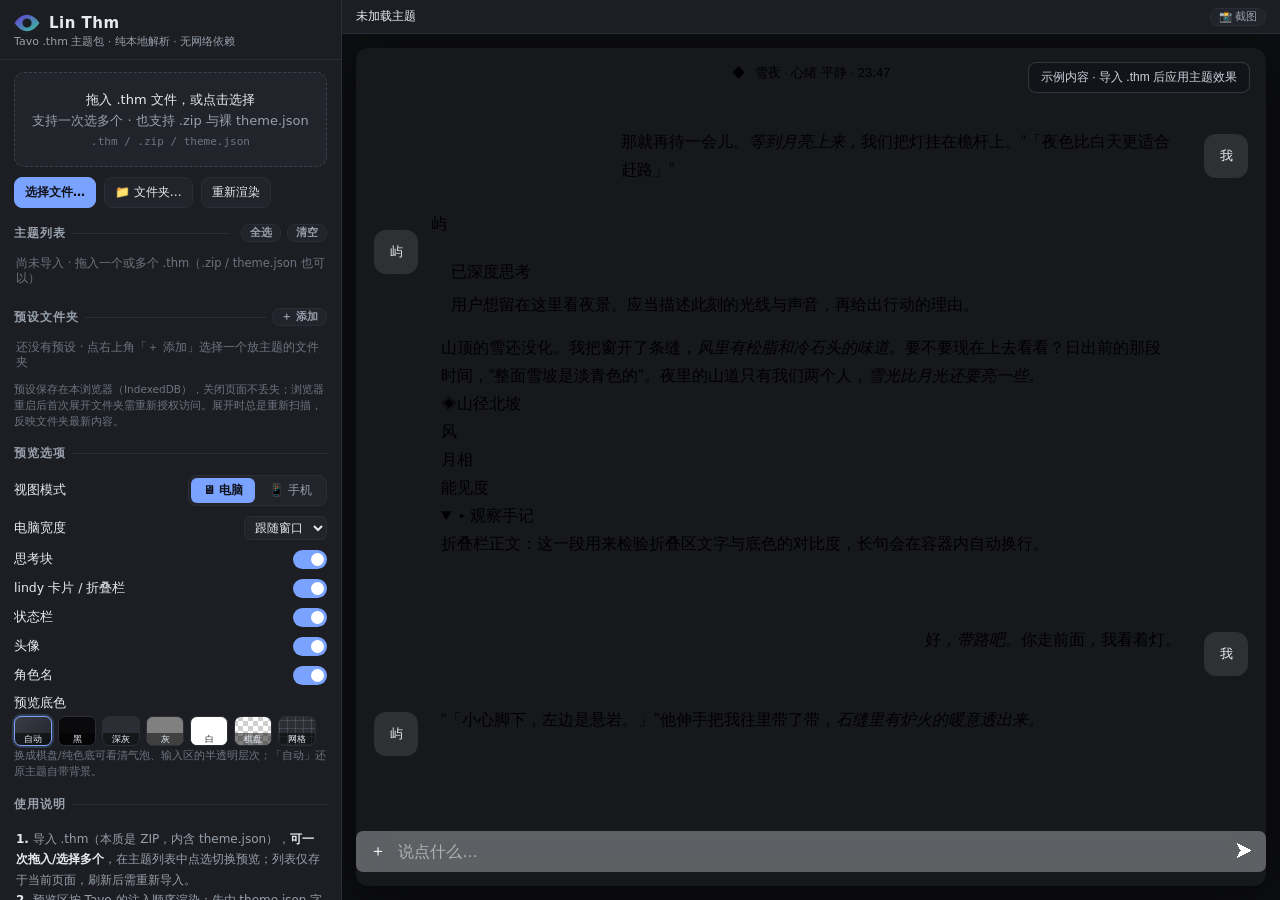
==== modules/lin-thm/Lin Thm.html @ 6629f609 "v1.1.0: initial public release" ====
<!DOCTYPE html>
<html lang="zh-CN">
<head>
<meta charset="UTF-8">
<meta name="viewport" content="width=device-width,initial-scale=1">
<title>Lin Thm · Tavo 主题预览器</title>
<style>
:root{--bg:#141518;--panel:#1c1e23;--panel2:#22242b;--line:#2b2e37;--tx:#e8eaf0;--dim:#98a0ac;--acc:#7aa2ff;--ok:#5ad19a;--bad:#ff7a7a;--mono:Consolas,'JetBrains Mono',monospace}
*{box-sizing:border-box;margin:0;padding:0}
html,body{height:100%}
body{font-family:'Segoe UI','Microsoft YaHei',system-ui,sans-serif;background:var(--bg);color:var(--tx);display:flex;overflow:hidden;font-size:13px}
button{font:inherit;color:inherit}

/* ---------- 侧栏 ---------- */
#side{width:342px;flex:0 0 342px;background:var(--panel);border-right:1px solid var(--line);display:flex;flex-direction:column;min-width:0}
#side-head{padding:14px 14px 10px;border-bottom:1px solid var(--line)}
#side-head h1{font-size:15px;font-weight:600;letter-spacing:.5px}
#side-head .sub{color:var(--dim);font-size:11px;margin-top:2px}
#side-body{flex:1;overflow-y:auto;padding:12px 14px 18px}
#side-body::-webkit-scrollbar{width:8px}
#side-body::-webkit-scrollbar-thumb{background:#33363f;border-radius:4px}

#drop{border:1.5px dashed #3d414d;border-radius:10px;padding:18px 10px;text-align:center;color:var(--dim);cursor:pointer;transition:.15s;background:var(--panel2)}
#drop:hover{border-color:var(--acc);color:var(--tx)}
#drop.drag{border-color:var(--acc);background:#232a3d;color:var(--acc)}
#drop .big{font-size:13px;color:var(--tx);margin-bottom:3px}
#drop .fmt{font-size:11px;margin-top:5px;color:#6d7480;font-family:var(--mono)}
#btn-row{display:flex;gap:8px;margin-top:10px}
.btn{background:var(--panel2);border:1px solid var(--line);border-radius:8px;padding:6px 10px;cursor:pointer;font-size:12px}
.btn:hover{border-color:var(--acc);color:var(--acc)}
.btn.primary{background:var(--acc);border-color:var(--acc);color:#10131a;font-weight:600}
.btn.primary:hover{filter:brightness(1.1);color:#10131a}

#lib-list{display:flex;flex-direction:column;gap:4px}
.lib-item{display:flex;align-items:center;gap:9px;padding:7px 9px;border-radius:9px;border:1px solid var(--line);background:var(--panel2);cursor:pointer}
.lib-item:hover{border-color:#3d465c}
.lib-item.active{border-color:var(--acc);background:#232a3d}
.lib-strip{display:flex;gap:2px;flex:0 0 auto}
.lib-strip i{width:10px;height:22px;border-radius:3px;border:1px solid rgba(255,255,255,.14);display:block}
.lib-main{flex:1;min-width:0;display:flex;flex-direction:column;gap:1px}
.lib-name{font-size:12.5px;color:var(--tx);overflow:hidden;text-overflow:ellipsis;white-space:nowrap}
.lib-file{font-size:10px;color:var(--dim);font-family:var(--mono);overflow:hidden;text-overflow:ellipsis;white-space:nowrap}
.lib-del{flex:0 0 auto;width:18px;height:18px;border:none;border-radius:5px;background:transparent;color:#6d7480;cursor:pointer;font-size:14px;line-height:16px;padding:0}
.lib-del:hover{background:#3a2226;color:#ff9b9b}
.cap-check{accent-color:var(--acc);width:14px;height:14px;flex:0 0 auto;cursor:pointer;margin:0}
.lib-empty{color:#6d7480;font-size:11.5px;padding:6px 2px}
#lib-count{font-weight:400;color:#6d7480}
.btn.mini{padding:1px 8px;font-size:10.5px}
#btn-export{transition:opacity .15s}
#btn-export:disabled{opacity:.45;cursor:not-allowed}
.folder-node{margin-top:6px;border:1px solid var(--line);border-radius:9px;background:var(--panel2);overflow:hidden}
.folder-node .folder-node{margin-top:4px}
.folder-head{display:flex;align-items:center;gap:8px;padding:7px 9px;cursor:pointer;font-size:12.5px;user-select:none}
.folder-head:hover{background:#232838}
.folder-head .fv{width:10px;flex:0 0 auto;transition:transform .15s;color:var(--dim);font-size:9px}
.folder-node.open > .folder-head .fv{transform:rotate(90deg)}
.folder-name{flex:1;min-width:0;overflow:hidden;text-overflow:ellipsis;white-space:nowrap;color:var(--tx)}
.folder-cnt{color:#6d7480;font-size:10.5px;font-family:var(--mono);flex:0 0 auto}
.folder-body{display:none;border-top:1px solid var(--line);padding:4px 6px 6px}
.folder-node.open > .folder-body{display:block}
.ftheme{display:flex;align-items:center;gap:8px;padding:5px 8px;border-radius:6px;cursor:pointer;font-size:11.5px}
.ftheme:hover{background:#28304a}
.ftheme.active{background:#232a3d}
.ftheme.active .fn{color:var(--acc)}
.ftheme .dot{width:8px;height:8px;border-radius:2px;flex:0 0 auto;background:linear-gradient(135deg,#6535D4,#37C89A)}
.ftheme .fn{flex:1;min-width:0;overflow:hidden;text-overflow:ellipsis;white-space:nowrap;font-family:var(--mono);font-size:10.5px;color:#b7bec9}
.folder-msg{padding:6px 8px;color:#6d7480;font-size:11px}

.sec{margin-top:16px}
.sec>h2{font-size:12px;font-weight:600;color:var(--dim);letter-spacing:1px;margin-bottom:8px;display:flex;align-items:center;gap:6px}
.sec>h2::after{content:'';flex:1;height:1px;background:var(--line)}
#err,#warn{display:none;border-radius:8px;font-size:12px;margin-top:12px;overflow:hidden}
#err{background:#3a2226;border:1px solid #6b3a42;color:#ffb4b4}
#warn{background:#3a3222;border:1px solid #6b5d3a;color:#ffd9a0}
.box-head{display:flex;align-items:center;gap:8px;padding:6px 6px 6px 11px;font-size:11.5px;font-weight:600;letter-spacing:.3px;background:rgba(0,0,0,.18)}
.box-title{flex:1;min-width:0;overflow:hidden;text-overflow:ellipsis;white-space:nowrap}
.box-close{flex:0 0 auto;border:none;background:transparent;color:inherit;opacity:.7;cursor:pointer;font-size:15px;line-height:1;padding:3px 7px;border-radius:5px}
.box-close:hover{opacity:1;background:rgba(255,255,255,.12)}
.box-body{padding:7px 11px 9px;max-height:168px;overflow-y:auto;white-space:pre-wrap;word-break:break-all;line-height:1.55;font-size:11.5px}
.box-body::-webkit-scrollbar{width:8px}
.box-body::-webkit-scrollbar-thumb{background:rgba(255,255,255,.18);border-radius:4px}
.box-body::-webkit-scrollbar-track{background:transparent}

.kv{display:flex;justify-content:space-between;gap:8px;padding:3px 0;font-size:12px}
.kv .k{color:var(--dim);flex:0 0 auto}
.kv .v{text-align:right;word-break:break-all;font-family:var(--mono);font-size:11px;color:var(--tx)}
.swrow{display:flex;align-items:center;gap:8px;padding:4px 0;font-size:12px}
.sw{width:16px;height:16px;border-radius:4px;border:1px solid rgba(255,255,255,.25);flex:0 0 auto;background:repeating-conic-gradient(#555 0 25%,#333 0 50%) 0 0/8px 8px}
.swrow .lb{color:var(--dim);flex:1 1 auto;min-width:0;overflow:hidden;text-overflow:ellipsis;white-space:nowrap}
.swrow .hx{font-family:var(--mono);font-size:10.5px;color:#b7bec9;text-align:right;flex:0 0 auto}

.ctl{display:flex;align-items:center;justify-content:space-between;padding:5px 0;font-size:12.5px;gap:8px}
.ctl select{background:var(--panel2);color:var(--tx);border:1px solid var(--line);border-radius:6px;padding:3px 6px;font-size:12px}
.seg{display:flex;background:var(--panel2);border:1px solid var(--line);border-radius:8px;padding:2px;gap:2px}
.seg-btn{border:none;background:transparent;color:var(--dim);border-radius:6px;padding:4px 12px;cursor:pointer;font-size:12px}
.seg-btn:hover{color:var(--tx)}
.seg-btn.active{background:var(--acc);color:#10131a;font-weight:600}
.backdrops{display:flex;gap:6px;flex-wrap:wrap;padding:2px 0 2px}
.bd{width:38px;height:30px;border-radius:7px;border:1.5px solid var(--line);cursor:pointer;position:relative;overflow:hidden;padding:0;background-clip:padding-box}
.bd:hover{border-color:#5a6480}
.bd.active{border-color:var(--acc);box-shadow:0 0 0 2px rgba(122,162,255,.22)}
.bd i{position:absolute;left:0;right:0;bottom:0;font-size:8.5px;font-style:normal;text-align:center;line-height:12px;color:#e6ebf5;background:rgba(0,0,0,.5)}
.switch{position:relative;width:34px;height:19px;flex:0 0 auto;cursor:pointer}
.switch input{opacity:0;width:0;height:0}
.switch i{position:absolute;inset:0;background:#3a3e49;border-radius:10px;transition:.15s}
.switch i::before{content:'';position:absolute;width:13px;height:13px;left:3px;top:3px;background:#aab1bd;border-radius:50%;transition:.15s}
.switch input:checked+i{background:var(--acc)}
.switch input:checked+i::before{transform:translateX(15px);background:#fff}

#contrast{display:flex;flex-direction:column;gap:5px}
.chip{display:flex;align-items:center;gap:8px;font-size:11.5px;padding:4px 8px;border-radius:7px;background:var(--panel2);border:1px solid var(--line)}
.chip .lb{flex:1;color:var(--dim)}
.chip .r{font-family:var(--mono)}
.chip .tag{font-size:10px;padding:1px 6px;border-radius:8px;font-weight:600}
.chip.pass .tag{background:#1d3a2d;color:var(--ok)}
.chip.fail .tag{background:#3d1d22;color:var(--bad)}
.chip.na{opacity:.6}
.chip.na .tag{background:#333;color:#999}

#filelist{max-height:200px;overflow-y:auto;border:1px solid var(--line);border-radius:8px;background:var(--panel2)}
#filelist::-webkit-scrollbar{width:8px}
#filelist::-webkit-scrollbar-thumb{background:#33363f;border-radius:4px}
.frow{display:flex;align-items:center;gap:8px;padding:5px 9px;border-bottom:1px solid #262932;font-size:11.5px}
.frow:last-child{border-bottom:none}
.frow .ic{width:16px;text-align:center;flex:0 0 auto}
.frow .nm{flex:1;min-width:0;overflow:hidden;text-overflow:ellipsis;white-space:nowrap;font-family:var(--mono);font-size:10.5px}
.frow .sz{color:var(--dim);flex:0 0 auto;font-size:10px}
.frow img{width:20px;height:20px;object-fit:cover;border-radius:3px;flex:0 0 auto}

#csswrap{max-height:220px;overflow:auto;border:1px solid var(--line);border-radius:8px;background:#15161a}
#cssview{font-family:var(--mono);font-size:10.5px;color:#c3c9d4;padding:9px;white-space:pre-wrap;word-break:break-all}
#empty-note{color:var(--dim);font-size:12px;line-height:1.7;padding:8px 2px}
#empty-note b{color:var(--tx)}

/* ---------- 预览区 ---------- */
#stage{flex:1;min-width:0;display:flex;flex-direction:column;background:#0d0e11;position:relative}
#stage-bar{height:34px;flex:0 0 34px;display:flex;align-items:center;gap:10px;padding:0 14px;background:var(--panel);border-bottom:1px solid var(--line);font-size:11.5px;color:var(--dim)}
#stage-bar .fname{font-family:var(--mono);color:var(--tx);overflow:hidden;text-overflow:ellipsis;white-space:nowrap}
#frame-outer{flex:1;display:flex;justify-content:center;overflow:hidden;padding:14px}
#frame-wrap{width:100%;max-width:100%;display:flex;transition:max-width .2s}
#frame{flex:1;border:0;border-radius:12px;background:#000;box-shadow:0 8px 40px rgba(0,0,0,.55)}
#phone-frame{display:none;align-items:stretch;justify-content:center;position:relative;overflow:hidden;
  border-radius:44px;border:10px solid #262a33;background:#000;
  box-shadow:0 18px 60px rgba(0,0,0,.65), inset 0 0 0 2px rgba(255,255,255,.05)}
#phone-frame #frame{border:0;border-radius:34px;background:#000;flex:1;width:100%}
#frame-outer.mode-mobile{align-items:center}
#frame-outer.mode-mobile #frame-wrap{display:none}
#frame-outer.mode-mobile #phone-frame{display:flex}
#frame-outer.mode-desktop #phone-frame{display:none}
#drag-overlay{position:fixed;inset:0;background:rgba(20,26,48,.82);display:none;align-items:center;justify-content:center;z-index:99;font-size:20px;color:#cfe0ff}
#drag-overlay .in{border:2px dashed rgba(160,190,255,.65);border-radius:16px;padding:26px 58px;background:rgba(10,14,28,.55);text-align:center}
#drag-overlay .in small{display:block;font-size:12px;color:#8fa3c8;margin-top:8px}
#drag-overlay.on{display:flex}
</style>
</head>
<body>

<aside id="side">
  <div id="side-head">
    <h1 style="display:flex;align-items:center;gap:9px">
      <svg width="26" height="18" viewBox="92 144 328 224" style="flex:0 0 auto;display:block" aria-hidden="true">
        <defs>
          <linearGradient id="lin-thm-g" x1="0" y1="0" x2="1" y2="1">
            <stop offset="0" stop-color="#6535D4"/><stop offset="1" stop-color="#37C89A"/>
          </linearGradient>
        </defs>
        <path fill="url(#lin-thm-g)" fill-rule="evenodd"
          d="M100 256 C190 118 322 118 412 256 C322 394 190 394 100 256 Z M198 256 a58 58 0 1 0 116 0 a58 58 0 1 0 -116 0 Z"/>
      </svg>
      Lin Thm
    </h1>
    <div class="sub">Tavo .thm 主题包 · 纯本地解析 · 无网络依赖</div>
  </div>
  <div id="side-body">
    <div id="drop">
      <div class="big">拖入 .thm 文件，或点击选择</div>
      <div>支持一次选多个 · 也支持 .zip 与裸 theme.json</div>
      <div class="fmt">.thm / .zip / theme.json</div>
    </div>
    <div id="btn-row">
      <button class="btn primary" id="btn-open">选择文件…</button>
      <button class="btn" id="btn-open-dir" title="选择一个文件夹，递归导入其中（含子文件夹）的全部主题">📁 文件夹…</button>
      <button class="btn" id="btn-rerender">重新渲染</button>
    </div>
    <input type="file" id="file-input" accept=".thm,.zip,.json" multiple style="display:none">
    <input type="file" id="dir-input" webkitdirectory multiple style="display:none">
    <div id="err" role="alert">
      <div class="box-head"><span class="box-title" id="err-title">出错了</span><button class="box-close" id="err-close" title="关闭报错">✕</button></div>
      <div class="box-body" id="err-body"></div>
    </div>
    <div id="warn" role="status">
      <div class="box-head"><span class="box-title" id="warn-title">提示</span><button class="box-close" id="warn-close" title="关闭提示">✕</button></div>
      <div class="box-body" id="warn-body"></div>
    </div>

    <div class="sec" id="sec-contrast" style="display:none">
      <h2>对比度检查（WCAG）</h2>
      <div id="contrast"></div>
      <div id="contrast-note" style="color:#6d7480;font-size:10.5px;margin-top:6px;line-height:1.5">以渲染后的实际计算样式为准；半透明/渐变背景会回溯到最近的不透明层。</div>
    </div>

    <div class="sec" id="sec-library" style="display:none">
      <h2 style="gap:6px">主题列表<span style="flex:1;height:1px;background:var(--line)"></span><span id="lib-count"></span><button class="btn mini" id="btn-select-all">全选</button><button class="btn mini" id="btn-clear-lib">清空</button></h2>
      <div id="lib-list"></div>
    </div>

    <div class="sec" id="sec-export" style="display:none">
      <h2>批量导出封面</h2>
      <div class="ctl"><span>设备 / 比例</span>
        <select id="opt-cap-device">
          <option value="m916">手机 9:16</option>
          <option value="mfull">手机 全面屏</option>
          <option value="pc">电脑（当前宽度）</option>
        </select>
      </div>
      <div style="color:#6d7480;font-size:11px;line-height:1.6;margin-top:4px">在主题列表勾选要导出的主题（复选框），每个主题按同名规格渲染成 PNG；多个文件自动打包 ZIP。命名：主题名（设备比例），如 诗意·月下（手机916）。</div>
      <button class="btn primary" id="btn-export" disabled style="width:100%;margin-top:8px">导出选中（0）</button>
    </div>
    <style>#sec-library h2::after,#sec-folders h2::after{display:none}</style>

    <div class="sec" id="sec-folders">
      <h2 style="gap:6px">预设文件夹<span style="flex:1;height:1px;background:var(--line)"></span><button class="btn mini" id="btn-add-folder" title="选择一个放主题的文件夹，保存为预设">＋ 添加</button></h2>
      <div id="folder-list"></div>
      <div style="color:#6d7480;font-size:10.5px;line-height:1.5;margin-top:6px">预设保存在本浏览器（IndexedDB），关闭页面不丢失；浏览器重启后首次展开文件夹需重新授权访问。展开时总是重新扫描，反映文件夹最新内容。</div>
    </div>

    <div class="sec" id="sec-options">
      <h2>预览选项</h2>
      <div class="ctl"><span>视图模式</span>
        <div class="seg" id="view-mode">
          <button type="button" class="seg-btn active" data-mode="desktop">🖥 电脑</button>
          <button type="button" class="seg-btn" data-mode="mobile">📱 手机</button>
        </div>
      </div>
      <div class="ctl" id="ctl-phone-aspect" style="display:none"><span>手机比例</span>
        <select id="opt-phone-aspect">
          <option value="mfull">全面屏 390×844</option>
          <option value="m916">9:16 390×693</option>
        </select>
      </div>
      <div class="ctl" id="ctl-desktop-width"><span>电脑宽度</span>
        <select id="opt-width">
          <option value="0">跟随窗口</option>
          <option value="420">窄 420px</option>
          <option value="520">窄 520px</option>
          <option value="680">中 680px</option>
          <option value="900">宽 900px</option>
        </select>
      </div>
      <label class="ctl"><span>思考块</span><span class="switch"><input type="checkbox" id="tg-thinking" checked><i></i></span></label>
      <label class="ctl"><span>lindy 卡片 / 折叠栏</span><span class="switch"><input type="checkbox" id="tg-lindy" checked><i></i></span></label>
      <label class="ctl"><span>状态栏</span><span class="switch"><input type="checkbox" id="tg-statusbar" checked><i></i></span></label>
      <label class="ctl"><span>头像</span><span class="switch"><input type="checkbox" id="tg-avatar" checked><i></i></span></label>
      <label class="ctl"><span>角色名</span><span class="switch"><input type="checkbox" id="tg-speaker" checked><i></i></span></label>
      <div class="ctl" style="display:block;padding-bottom:2px"><span>预览底色</span></div>
      <div class="backdrops" id="backdrops">
        <button class="bd" data-bd="theme" title="跟随主题背景"><span style="position:absolute;inset:0;background:linear-gradient(135deg,#3a3d46,#22252b)"></span><i>自动</i></button>
        <button class="bd" data-bd="black" title="纯黑" style="background:#0a0a0c"><i>黑</i></button>
        <button class="bd" data-bd="darkgray" title="深灰" style="background:#2b2e35"><i>深灰</i></button>
        <button class="bd" data-bd="gray" title="中灰 50%" style="background:#808080"><i>灰</i></button>
        <button class="bd" data-bd="white" title="纯白" style="background:#fff"><i style="color:#333;background:rgba(255,255,255,.8)">白</i></button>
        <button class="bd" data-bd="checker" title="棋盘格：检查半透明" style="background-color:#fff;background-image:repeating-conic-gradient(#fff 0 25%,#cfcfcf 0 50%);background-size:10px 10px;background-position:50% 50%"><i>棋盘</i></button>
        <button class="bd" data-bd="grid" title="网格纹" style="background-color:#2b2e35;background-image:repeating-linear-gradient(0deg,rgba(255,255,255,.12) 0 1px,transparent 1px 8px),repeating-linear-gradient(90deg,rgba(255,255,255,.12) 0 1px,transparent 1px 8px)"><i>网格</i></button>
      </div>
      <div style="color:#6d7480;font-size:10.5px;line-height:1.5">换成棋盘/纯色底可看清气泡、输入区的半透明层次；「自动」还原主题自带背景。</div>
    </div>

    <div class="sec" id="sec-info" style="display:none">
      <h2>主题信息</h2>
      <div id="info"></div>
    </div>

    <div class="sec" id="sec-files" style="display:none">
      <h2>包内文件</h2>
      <div id="filelist"></div>
    </div>

    <div class="sec" id="sec-css" style="display:none">
      <h2>custom_css <button class="btn" id="btn-copy-css" style="margin-left:auto;padding:2px 8px;font-size:11px">复制</button></h2>
      <div id="csswrap"><pre id="cssview"></pre></div>
    </div>

    <div class="sec" id="sec-empty">
      <h2>使用说明</h2>
      <div id="empty-note">
        <b>1.</b> 导入 .thm（本质是 ZIP，内含 theme.json），<b>可一次拖入/选择多个</b>，在主题列表中点选切换预览；列表仅存于当前页面，刷新后需重新导入。<br>
        <b>2.</b> 预览区按 Tavo 的注入顺序渲染：先由 theme.json 字段合成<b>动态样式</b>（气泡颜色/圆角/字体、thinking、状态栏、输入区 console 变量），再注入 <b>custom_css</b>（<code>#tav-custom-style</code>，!important 必胜）。<br>
        <b>3.</b> 包内图片/字体会生成 data URL，custom_css 里的相对 <code>url()</code> 与 <code>@import</code> 会被自动重写。<br>
        <b>4.</b> 预览 DOM 为 Tavo 真实聊天结构（tav-* / tavo-* / lsb-* / lp-*），仅供主题调样式用，不代表 app 全部功能。<br>
        <b>5.</b> 📸 截图当前预览（电脑/手机随当前视图），自动按 <b>主题名（设备比例）</b> 命名 PNG；批量导出在主题列表勾选后按所选比例逐个渲染，多文件自动打包 ZIP（2× 输出）。<br>
        <b>6.</b> 📁 预设文件夹保存在本浏览器（IndexedDB），关闭页面不丢；文件夹树支持<b>子文件夹</b>逐层展开（懒扫描）；点文件载入预览，「载入全部」递归导入该层及全部子层；拖入/选择<b>整个文件夹</b>也会递归批量导入。
      </div>
    </div>
  </div>
</aside>

<main id="stage">
  <div id="stage-bar">
    <span id="st-fname" class="fname">未加载主题</span>
    <span style="flex:1"></span>
    <span id="st-meta"></span>
    <button class="btn mini" id="btn-shot" title="截图当前预览视图，自动按 主题名（设备比例） 命名">📸 截图</button>
  </div>
  <div id="frame-outer" class="mode-desktop">
    <div id="frame-wrap"><iframe id="frame" title="主题预览"></iframe></div>
    <div id="phone-frame"></div>
  </div>
</main>

<div id="drag-overlay"><div class="in">松开以导入主题文件<small>.thm / .zip / theme.json · 支持整个文件夹（含子文件夹）· 拖到窗口任意位置（包括预览区）</small></div></div>

<script>
'use strict';
/* ================================================================
 * THM 预览器
 *  - ZIP 解析：EOCD + 中央目录 + ZIP64，条目用原生 DecompressionStream('deflate-raw') 解压
 *  - theme.json (tavo_theme_v1) → 合成动态样式 → 注入 custom_css（#tav-custom-style）
 *  - 预览 DOM 与 Tavo 聊天 webview 结构一致（_work/build/harness_template.html 同源）
 * ================================================================ */

const $ = (id) => document.getElementById(id);
const frame = $('frame');

/* ---------------- 工具 ---------------- */
function argbCss(v){
  if (v == null) return null;
  if (typeof v === 'number') return argbNum(v);
  if (typeof v === 'string'){
    const s = v.trim();
    if (s.charAt(0) === '#') return s;
    const n = Number(s);
    return Number.isFinite(n) ? argbNum(n) : s;
  }
  return null;
}
function argbNum(v){
  if (typeof v !== 'number' || !Number.isFinite(v)) return null;
  const n = Math.round(v);
  if (n < -2147483648 || n > 4294967295) return null;
  const u = n >>> 0; // 负数 = 有符号 32 位 ARGB（林喵等主题用此写法）
  const a = (u >>> 24) & 255, r = (u >>> 16) & 255, g = (u >>> 8) & 255, b = u & 255;
  return 'rgba(' + r + ',' + g + ',' + b + ',' + (a / 255).toFixed(3) + ')';
}
function argbHex(v){
  if (typeof v !== 'number' || !Number.isFinite(v)) return v == null ? '—' : String(v);
  const u = Math.round(v) >>> 0;
  const p = (n) => n.toString(16).toUpperCase().padStart(2, '0');
  return '#' + p((u >>> 24) & 255) + p((u >>> 16) & 255) + p((u >>> 8) & 255) + p(u & 255);
}
function fmtSize(n){
  if (n < 1024) return n + ' B';
  if (n < 1048576) return (n / 1024).toFixed(1) + ' KB';
  return (n / 1048576).toFixed(2) + ' MB';
}
function esc(s){ return String(s).replace(/[&<>"]/g, (c) => ({'&':'&amp;','<':'&lt;','>':'&gt;','"':'&quot;'}[c])); }
const MIME = {png:'image/png',jpg:'image/jpeg',jpeg:'image/jpeg',gif:'image/gif',webp:'image/webp',bmp:'image/bmp',
  svg:'image/svg+xml',ico:'image/x-icon',avif:'image/avif',ttf:'font/ttf',otf:'font/otf',woff:'font/woff',woff2:'font/woff2',
  mp3:'audio/mpeg',wav:'audio/wav',ogg:'audio/ogg',mp4:'video/mp4',webm:'video/webm'};
function extOf(name){ const i = name.lastIndexOf('.'); return i < 0 ? '' : name.slice(i + 1).toLowerCase(); }
function isAsset(name){ return MIME[extOf(name)] != null; }
function toDataURL(u8, mime){
  let s = '';
  const CH = 0x8000;
  for (let i = 0; i < u8.length; i += CH) s += String.fromCharCode.apply(null, u8.subarray(i, i + CH));
  return 'data:' + mime + ';base64,' + btoa(s);
}
function normPath(p){
  let s = String(p).replace(/\\/g, '/').replace(/^\.\//, '').replace(/^\/+/, '');
  try { s = decodeURIComponent(s); } catch (e) {}
  return s.toLowerCase();
}
/* 资源解析：主题 CSS / theme.json 里的路径可能带应用安装前缀 `theme/`，
   而包内条目是 `assets/...`；再兜底按文件名唯一匹配。 */
function resolveAsset(map, path){
  if (!path) return null;
  const k = normPath(path);
  if (map.has(k)) return map.get(k);
  const stripped = k.replace(/^theme\//, '');
  if (map.has(stripped)) return map.get(stripped);
  const base = stripped.split('/').pop();
  if (!base) return null;
  let hit = null, n = 0;
  for (const [key, val] of map){
    if (key.split('/').pop() === base){ hit = val; n++; if (n > 1) break; }
  }
  return n === 1 ? hit : null;
}

/* ---------------- ZIP 解析 ---------------- */
async function readZip(buf){
  const u8 = new Uint8Array(buf);
  const dv = new DataView(buf);
  // 定位 EOCD（从后向前扫描）
  let eocd = -1;
  const minStart = Math.max(0, u8.length - 65558);
  for (let i = u8.length - 22; i >= minStart; i--){
    if (dv.getUint32(i, true) === 0x06054b50){ eocd = i; break; }
  }
  if (eocd < 0) throw new Error('不是有效的 ZIP/THM 文件（未找到 ZIP 结尾记录）。');
  const diskNo = dv.getUint16(eocd + 4, true);
  if (diskNo !== 0) throw new Error('不支持分卷 ZIP（disk=' + diskNo + '）。');
  let cdCount = dv.getUint16(eocd + 10, true);
  let cdOffset = dv.getUint32(eocd + 16, true);
  // ZIP64
  if (cdOffset === 0xFFFFFFFF || cdCount === 0xFFFF){
    if (eocd >= 20 && dv.getUint32(eocd - 20, true) === 0x07064b50){
      const z64 = Number(dv.getBigUint64(eocd - 20 + 8, true));
      if (dv.getUint32(z64, true) !== 0x06064b50) throw new Error('ZIP64 记录损坏。');
      cdCount = Number(dv.getBigUint64(z64 + 32, true));
      cdOffset = Number(dv.getBigUint64(z64 + 48, true));
    } else {
      throw new Error('ZIP64 布局异常。');
    }
  }
  const entries = [];
  let p = cdOffset;
  for (let n = 0; n < cdCount; n++){
    if (p + 46 > u8.length || dv.getUint32(p, true) !== 0x02014b50) throw new Error('中央目录损坏（第 ' + (n + 1) + ' 项）。');
    const flags = dv.getUint16(p + 8, true);
    const method = dv.getUint16(p + 10, true);
    let compSize = dv.getUint32(p + 20, true);
    let uncompSize = dv.getUint32(p + 24, true);
    const nameLen = dv.getUint16(p + 28, true), extraLen = dv.getUint16(p + 30, true), cmtLen = dv.getUint16(p + 32, true);
    let localOff = dv.getUint32(p + 42, true);
    const name = new TextDecoder('utf-8').decode(u8.subarray(p + 46, p + 46 + nameLen));
    // ZIP64 extra field
    let q = p + 46 + nameLen;
    const qEnd = q + extraLen;
    while (q + 4 <= qEnd){
      const hid = dv.getUint16(q, true), hsz = dv.getUint16(q + 2, true);
      if (hid === 0x0001){
        let r = q + 4;
        if (uncompSize === 0xFFFFFFFF){ uncompSize = Number(dv.getBigUint64(r, true)); r += 8; }
        if (compSize === 0xFFFFFFFF){ compSize = Number(dv.getBigUint64(r, true)); r += 8; }
        if (localOff === 0xFFFFFFFF){ localOff = Number(dv.getBigUint64(r, true)); r += 8; }
      }
      q += 4 + hsz;
    }
    entries.push({ name, flags, method, compSize, uncompSize, localOff });
    p += 46 + nameLen + extraLen + cmtLen;
  }
  return { u8, dv, entries };
}
async function readEntry(z, e){
  if (e.flags & 0x1) throw new Error('包内条目已加密，无法读取：' + e.name);
  const lo = e.localOff;
  if (lo + 30 > z.u8.length || z.dv.getUint32(lo, true) !== 0x04034b50) throw new Error('本地文件头损坏：' + e.name);
  const nameLen = z.dv.getUint16(lo + 26, true), extraLen = z.dv.getUint16(lo + 28, true);
  const start = lo + 30 + nameLen + extraLen;
  const comp = z.u8.subarray(start, start + e.compSize);
  if (e.method === 0) return comp.slice();
  if (e.method === 8){
    if (typeof DecompressionStream === 'undefined')
      throw new Error('当前浏览器缺少 DecompressionStream（需 Edge/Chrome 103+），请换新版浏览器。');
    const out = await new Response(new Blob([comp]).stream().pipeThrough(new DecompressionStream('deflate-raw'))).arrayBuffer();
    return new Uint8Array(out);
  }
  throw new Error('不支持的压缩方法 ' + e.method + '（条目 ' + e.name + '）');
}

/* ---------------- 主题加载 ---------------- */
let state = { theme: null, rawCss: '', fileName: '', entries: [], z: null };
const library = [];   // { id, fileName, theme, rawCss, z, entries }
let activeId = null;
let uidSeq = 0;
const capSel = new Set();   // 批量导出勾选
let exporting = false;

/* 报错/提示框：标题带计数，正文限高滚动，右上角 ✕ 可随时关闭 */
const BOX_MAX_ROWS = 40;
function showError(msg){
  if (!msg){ hideError(); return; }
  const lines = String(msg).split('\n').map((s) => s.trim()).filter(Boolean);
  const listMode = lines.length > 1;
  $('err-title').textContent = listMode ? ('导入问题 · ' + (lines.length - 1) + ' 项') : '出错了';
  const body = listMode ? lines.slice(1, 1 + BOX_MAX_ROWS) : lines;
  let text = body.join('\n');
  if (listMode && lines.length - 1 > BOX_MAX_ROWS) text += '\n…还有 ' + (lines.length - 1 - BOX_MAX_ROWS) + ' 项未显示';
  $('err-body').textContent = text;
  $('err').style.display = 'block';
  $('err-body').scrollTop = 0;
}
function hideError(){ $('err').style.display = 'none'; $('err-body').textContent = ''; }
function showWarn(msg){
  if (!msg){ showWarnHide(); return; }
  const lines = String(msg).split('\n').map((s) => s.trim()).filter(Boolean);
  $('warn-title').textContent = lines.length > 1 ? ('提示 · ' + lines.length + ' 条') : '提示';
  $('warn-body').textContent = lines.slice(0, BOX_MAX_ROWS).join('\n');
  $('warn').style.display = 'block';
  $('warn-body').scrollTop = 0;
}
function showWarnHide(){ $('warn').style.display = 'none'; $('warn-body').textContent = ''; }

function parseThemeJson(u8){
  let txt = new TextDecoder('utf-8').decode(u8);
  if (txt.charCodeAt(0) === 0xFEFF) txt = txt.slice(1);
  const j = JSON.parse(txt);
  if (j && j.spec && j.spec !== 'tavo_theme_v1')
    showWarn('spec 为 "' + j.spec + '"（本工具按 tavo_theme_v1 解析，字段可能对不上）。');
  return j;
}
async function parseThemeFile(file){
  const buf = await file.arrayBuffer();
  let theme = null, entries = [], z = null;
  if (file.name.toLowerCase().endsWith('.json')){
    theme = parseThemeJson(new Uint8Array(buf));
  } else {
    z = await readZip(buf);
    entries = z.entries;
    const tj = entries.find((e) => {
      const n = e.name.toLowerCase();
      return n === 'theme.json' || n.endsWith('/theme.json');
    });
    if (!tj){
      throw new Error('包内没有 theme.json（包内：' + (entries.map((e) => e.name).join('、') || '空包') + '）');
    }
    theme = parseThemeJson(await readEntry(z, tj));
  }
  return {
    id: ++uidSeq, fileName: file.name, theme,
    rawCss: typeof theme.custom_css === 'string' ? theme.custom_css : '',
    z, entries
  };
}
const THEME_FILE_RE = /\.(thm|zip|json)$/i;
function isThemeFileName(n){ return THEME_FILE_RE.test(n || ''); }

async function importFiles(items){
  hideError(); showWarn(null);
  // 统一过滤：目录选择会带进 .png/.txt 等封面或说明文件，直接跳过而不是报错
  const todo = [], skipped = [];
  for (const it of items){
    if (!it || !it.file) continue;
    if (isThemeFileName(it.file.name)) todo.push(it);
    else skipped.push(it.file.name);
  }
  const skippedNote = skipped.length ? '已忽略 ' + skipped.length + ' 个非主题文件（如 .png/.txt 封面或说明）' : '';
  if (!todo.length){
    if (skipped.length) showWarn('没有找到主题文件。\n' + skippedNote + '，只导入 .thm / .zip / theme.json');
    return;
  }
  const fails = [], ok = [];
  for (const { file, rel } of todo){
    try {
      const rec = await parseThemeFile(file);
      rec.fileName = (rel ? rel + '/' : '') + file.name;
      const i = library.findIndex((r) => r.fileName === rec.fileName); // 同名文件替换
      if (i >= 0){ if (activeId === library[i].id) activeId = null; capSel.delete(library[i].id); library.splice(i, 1); }
      library.push(rec);
      ok.push(rec);
    } catch (err){
      console.error(err);
      fails.push((rel ? rel + '/' : '') + file.name + '：' + (err && err.message ? err.message : String(err)));
    }
  }
  if (fails.length) showError('部分文件导入失败：\n' + fails.join('\n'));
  renderLibrary();
  if (ok.length) activate(ok[ok.length - 1].id);
  // 提示放在渲染之后：renderTheme 会清空提示框
  if (skippedNote) showWarn(skippedNote);
}
function handleFiles(fileList){
  return importFiles([...fileList].filter(Boolean).map((f) => ({ file: f, rel: '' })));
}
// 拖入内容递归展开（文件夹含子文件夹）；entry 必须在 drop 事件内同步抓取
async function importDropEntries(entries){
  const out = [];
  async function walkEntry(en, prefix){
    try {
      if (en.isFile){
        if (/\.(thm|zip|json)$/i.test(en.name)){
          const file = await new Promise((res, rej) => en.file(res, rej));
          out.push({ file, rel: prefix });
        }
      } else if (en.isDirectory){
        const reader = en.createReader();
        let batch;
        do {
          batch = await new Promise((res, rej) => reader.readEntries(res, () => res([])));
          for (const c of batch) await walkEntry(c, prefix ? prefix + '/' + c.name : c.name);
        } while (batch.length);
      }
    } catch (err){ console.warn('遍历拖入条目失败', en && en.name, err); }
  }
  for (const en of entries) await walkEntry(en, en.isDirectory ? en.name : '');
  if (!out.length){ showError('拖入内容里没有找到主题文件（.thm / .zip / theme.json）。'); return; }
  await importFiles(out);
}
function activate(id){
  const r = library.find((x) => x.id === id);
  if (!r) return;
  activeId = id;
  state.theme = r.theme;
  state.rawCss = r.rawCss;
  state.fileName = r.fileName;
  state.entries = r.entries;
  state.z = r.z;
  // 复用已处理好的 CSS/资产（13MB 包 + 25MB 字体重读一次很贵）
  recAssets(r).then((proc) => renderTheme(r.z, r.theme, r.entries, r.fileName, proc))
    .catch((err) => {
      showError('渲染失败：' + (err && err.message ? err.message : String(err)));
      renderTheme(r.z, r.theme, r.entries, r.fileName).catch((e2) => showError('渲染失败：' + e2.message));
    });
}
function removeTheme(id){
  const i = library.findIndex((x) => x.id === id);
  if (i < 0) return;
  const [gone] = library.splice(i, 1);
  capSel.delete(id);
  if (gone && gone._proc) gone._proc.then(revokeProc).catch(() => {});
  if (activeId === id){
    activeId = null;
    if (library.length) activate(library[Math.max(0, i - 1)].id);
    else clearPreview();
  }
  renderLibrary();
}
function clearLibrary(){
  library.forEach((r) => { if (r._proc) r._proc.then(revokeProc).catch(() => {}); });
  library.length = 0;
  activeId = null;
  capSel.clear();
  renderLibrary();
  clearPreview();
}
function clearPreview(){
  state.theme = null; state.rawCss = ''; state.fileName = ''; state.entries = []; state.z = null;
  $('st-fname').textContent = '未加载主题';
  $('st-meta').textContent = '';
  $('sec-info').style.display = 'none';
  $('sec-files').style.display = 'none';
  $('sec-css').style.display = 'none';
  $('sec-contrast').style.display = 'none';
  $('sec-empty').style.display = 'block';
  hideError(); showWarn(null);
  window.__THM_PAYLOAD = { theme: null, customCss: '', bgImageUrl: '', ui: currentUi(), backdrop: currentBackdrop() };
  frame.srcdoc = SHELL;
}
function updateExportBtn(){
  const n = capSel.size;
  const b = $('btn-export');
  b.textContent = exporting ? b.textContent : (n ? '导出选中（' + n + '）' : '导出选中（0）');
  b.disabled = !n || exporting;
  $('sec-export').style.display = library.length ? 'block' : 'none';
}
function renderLibrary(){
  $('sec-library').style.display = 'block';
  $('lib-count').textContent = library.length ? '· ' + library.length : '';
  $('lib-list').innerHTML = library.length ? library.map((r) => {
    const t = r.theme;
    const c1 = argbCss(t.background && t.background.color) || '#26282e';
    const c2 = argbCss(t.character_bubble && t.character_bubble.color) || '#3a3d46';
    const c3 = argbCss(t.user_bubble && t.user_bubble.color) || '#4a4e59';
    const nm = t.name || '(未命名)';
    return '<div class="lib-item' + (r.id === activeId ? ' active' : '') + '" data-id="' + r.id + '">'
      + '<input type="checkbox" class="cap-check" data-check="' + r.id + '" title="勾选以批量导出"' + (capSel.has(r.id) ? ' checked' : '') + '>'
      + '<span class="lib-strip"><i style="background:' + esc(c1) + '"></i><i style="background:' + esc(c2) + '"></i><i style="background:' + esc(c3) + '"></i></span>'
      + '<span class="lib-main"><span class="lib-name">' + esc(nm) + '</span>'
      + '<span class="lib-file">' + esc(r.fileName) + '</span></span>'
      + '<button class="lib-del" data-del="' + r.id + '" title="从列表移除">×</button></div>';
  }).join('') : '<div class="lib-empty">尚未导入 · 拖入一个或多个 .thm（.zip / theme.json 也可以）</div>';
  $('sec-empty').style.display = library.length ? 'none' : 'block';
  updateExportBtn();
}

async function processThemeCss(z, theme, rawCss, entries){
  // 1. 收集资产：图片 → dataURL；字体 → blob URL（20-30MB 的 CJK 字体若转 base64 会膨胀且多主题累积爆内存）
  const assetMap = new Map(); // normPath → url
  const thumbs = new Map();   // entryName → dataURL（列表缩略图）
  const fontBlobs = [];       // { url, u8, mime } —— 截图时临时换成 data URL 内联
  for (const e of entries){
    if (!isAsset(e.name)) continue;
    try {
      const data = await readEntry(z, e);
      const mime = MIME[extOf(e.name)];
      if (/^font\//.test(mime)){
        const url = URL.createObjectURL(new Blob([data], { type: mime }));
        assetMap.set(normPath(e.name), url);
        fontBlobs.push({ url, u8: data, mime });
      } else {
        const url = toDataURL(data, mime);
        assetMap.set(normPath(e.name), url);
        if (/^image\//.test(mime)) thumbs.set(e.name, url);
      }
    } catch (err){ console.warn('资产读取失败', e.name, err); }
  }

  // 2. 处理 custom_css：@import 内联 + url() 重写
  // 先解码包内 .css 文本条目，供 @import 单遍内联
  const cssTextMap = new Map(); // normPath → css 文本
  for (const ce of entries){
    if (!/\.css$/i.test(ce.name) || /theme\.json$/i.test(ce.name)) continue;
    try { cssTextMap.set(normPath(ce.name), new TextDecoder('utf-8').decode(await readEntry(z, ce))); }
    catch (err){ console.warn('css 条目读取失败', ce.name, err); }
  }
  let css = rawCss;
  css = css.replace(/@import\s+(?:url\(\s*(['"]?)([^'")]+?)\1\s*\)|(['"])([^'"]+?)\3)\s*;/gi, (m, q1, p1, q2, p2) => {
    const path = p1 || p2 || '';
    const key = normPath(path);
    if (cssTextMap.has(key)) return cssTextMap.get(key);
    if (resolveAsset(assetMap, path)) return ''; // @import 指向二进制资产属于误配，丢弃
    return m;
  });
  css = css.replace(/url\(\s*(['"]?)([^'")]+?)\1\s*\)/gi, (m, q, path) => {
    const hit = resolveAsset(assetMap, path);
    return hit ? 'url("' + hit + '")' : m;
  });

  // 3. 背景图字段（同样要兼容 theme/ 前缀）
  const bgImg = theme.background && typeof theme.background.image === 'string' ? theme.background.image : '';
  let bgImgUrl = '';
  if (bgImg){
    bgImgUrl = resolveAsset(assetMap, bgImg) || '';
    if (!bgImgUrl) showWarn('background.image = "' + bgImg + '" 在包内未找到对应文件。');
  }
  return { css, bgImgUrl, thumbs, fontBlobs };
}
function revokeProc(proc){
  if (!proc || !proc.fontBlobs) return;
  for (const f of proc.fontBlobs){ try { URL.revokeObjectURL(f.url); } catch (e) {} }
}
function recAssets(rec){
  if (!rec._proc) rec._proc = processThemeCss(rec.z, rec.theme, rec.rawCss, rec.entries)
    .catch((err) => { rec._proc = null; throw err; });
  return rec._proc;
}

async function renderTheme(z, theme, entries, fileName, procIn){
  showWarn(null);
  const proc = procIn || await processThemeCss(z, theme, (typeof theme.custom_css === 'string' ? theme.custom_css : ''), entries);
  state.renderCss = proc.css;
  state.fontBlobs = proc.fontBlobs || [];

  // 推给 iframe 并渲染
  state.bgImageUrl = proc.bgImgUrl;
  window.__THM_PAYLOAD = {
    theme,
    customCss: proc.css,
    bgImageUrl: proc.bgImgUrl,
    ui: currentUi(),
    backdrop: currentBackdrop()
  };
  frame.srcdoc = SHELL;
  $('st-fname').textContent = fileName;
  const nm = theme.name || '(未命名)';
  $('st-meta').textContent = nm + ' · ' + (theme.spec || '?') + ' · custom_css ' + fmtSize(state.rawCss.length) + ' · 条目 ' + entries.length;

  renderInfo(theme);
  renderFileList(entries, proc.thumbs);
  const cv = $('cssview'); cv.textContent = proc.css;
  $('sec-info').style.display = 'block';
  $('sec-files').style.display = entries.length ? 'block' : 'none';
  $('sec-css').style.display = proc.css ? 'block' : 'none';
  $('sec-contrast').style.display = 'block';
  $('sec-empty').style.display = 'none';
  $('contrast').innerHTML = '<div class="chip na"><span class="lb">渲染中…</span></div>';
  renderLibrary();
}

/* ---------------- 侧栏渲染 ---------------- */
function swatchRow(label, val, extra){
  const c = argbCss(val);
  const hx = argbHex(val);
  return '<div class="swrow"><span class="sw" style="' + (c ? 'background:' + esc(c) : '') + '"></span>'
    + '<span class="lb">' + esc(label) + (extra ? ' <span style="color:#6d7480">' + esc(extra) + '</span>' : '') + '</span>'
    + '<span class="hx">' + esc(hx) + '</span></div>';
}
function kvRow(k, v){ return '<div class="kv"><span class="k">' + esc(k) + '</span><span class="v">' + esc(v == null ? '—' : v) + '</span></div>'; }
function fontDesc(f){
  if (!f) return '—';
  const parts = [];
  if (f.fontSize != null) parts.push(f.fontSize + 'px');
  if (f.fontWeight != null && f.fontWeight !== '') parts.push('w' + f.fontWeight);
  if (f.fontStyle && f.fontStyle !== 'normal') parts.push(f.fontStyle);
  if (f.fontFamily) parts.push(String(f.fontFamily).slice(0, 26) + (String(f.fontFamily).length > 26 ? '…' : ''));
  return parts.join(' · ') || '—';
}
function renderInfo(t){
  const el = $('info');
  const cb = t.character_bubble || {}, ub = t.user_bubble || {},
        cf = t.character_bubble_font || {}, uf = t.user_bubble_font || {},
        th = t.thinking || {}, sb = t.status_bar || {}, co = t.console || {},
        bg = t.background || {},
        cav = t.character_avatar || {}, uav = t.user_avatar || {};
  let h = '';
  h += kvRow('name', t.name);
  h += kvRow('spec', t.spec);
  h += kvRow('display_mode', t.display_mode);
  h += kvRow('bubble_display_type', t.bubble_display_type);
  h += '<div style="height:6px"></div>';
  h += swatchRow('背景 background.color', bg.color, bg.imageOpacity != null ? 'opacity ' + bg.imageOpacity : '');
  h += swatchRow('角色气泡 color', cb.color, 'r' + (cb.radius != null ? cb.radius : '—') + ' b' + (cb.blur != null ? cb.blur : '—') + ' ' + (cb.alignment || ''));
  h += swatchRow('用户气泡 color', ub.color, 'r' + (ub.radius != null ? ub.radius : '—') + ' b' + (ub.blur != null ? ub.blur : '—') + ' ' + (ub.alignment || ''));
  h += swatchRow('角色字体 textStyle', cf.textStyle && cf.textStyle.color, fontDesc(cf.textStyle));
  h += swatchRow('角色语气 toneTextStyle', cf.toneTextStyle && cf.toneTextStyle.color, fontDesc(cf.toneTextStyle));
  h += swatchRow('角色引文 quoteTextStyle', cf.quoteTextStyle && cf.quoteTextStyle.color, fontDesc(cf.quoteTextStyle));
  h += swatchRow('用户字体 textStyle', uf.textStyle && uf.textStyle.color, fontDesc(uf.textStyle));
  h += swatchRow('用户语气 toneTextStyle', uf.toneTextStyle && uf.toneTextStyle.color, fontDesc(uf.toneTextStyle));
  h += swatchRow('用户引文 quoteTextStyle', uf.quoteTextStyle && uf.quoteTextStyle.color, fontDesc(uf.quoteTextStyle));
  h += swatchRow('思考块 thinking', th.color, th.backgroundColor != null ? 'bg ' + argbHex(th.backgroundColor) + ' · ' + (th.fontSize != null ? th.fontSize + 'px' : '') : '');
  h += swatchRow('状态栏 status_bar', sb.color, sb.backgroundColor != null ? 'bg ' + argbHex(sb.backgroundColor) : '');
  h += swatchRow('控制台 console', co.color, 'r' + (co.radius != null ? co.radius : '—') + ' b' + (co.blur != null ? co.blur : '—'));
  h += swatchRow('控制台输入字色', co.fontColor);
  h += swatchRow('控制台 sendColor', co.sendColor);
  h += swatchRow('控制台 placeholder', co.placeholderColor);
  h += '<div style="height:6px"></div>';
  h += kvRow('角色头像', (cav.avatar === false ? '不显示' : '显示') + ' · 名字' + (cav.name === false ? '隐藏' : '显示') + ' · r' + (cav.radius != null ? cav.radius : '—'));
  h += kvRow('用户头像', (uav.avatar === false ? '不显示' : '显示') + ' · r' + (uav.radius != null ? uav.radius : '—'));
  h += kvRow('语气标记 tone', (cf.toneHighlight === false ? '关' : '开') + ' · 分隔符 ' + (cf.toneDelimiters || '—') + ' · 符号 ' + (cf.toneSymbol || '—'));
  h += kvRow('引文标记 quote', (cf.quoteHighlight === false ? '关' : '开') + ' · 分隔符 ' + (cf.quoteDelimiters || '—') + ' · 符号 ' + (cf.quoteSymbol || '—'));
  if (bg.image) h += kvRow('background.image', bg.image);
  el.innerHTML = h;
}
function renderFileList(entries, thumbs){
  const el = $('filelist');
  el.innerHTML = entries.map((e) => {
    const ex = extOf(e.name);
    const icon = /^image\//.test(MIME[ex] || '') ? '🖼' : /^font\//.test(MIME[ex] || '') ? '🔤' : ex === 'json' ? '🧾' : ex === 'css' ? '🎨' : ex ? '📄' : '📁';
    const th = thumbs.get(e.name);
    return '<div class="frow"><span class="ic">' + icon + '</span>' + (th ? '<img src="' + th + '" alt="">' : '')
      + '<span class="nm" title="' + esc(e.name) + '">' + esc(e.name) + '</span><span class="sz">' + fmtSize(e.uncompSize) + '</span></div>';
  }).join('') || '<div class="frow"><span class="nm" style="color:#6d7480">（裸 theme.json，无包内文件）</span></div>';
}

/* ---------------- 对比度结果 ---------------- */
window.addEventListener('message', (ev) => {
  const d = ev.data;
  if (!d || typeof d !== 'object') return;
  if (d.type === 'thm-contrast'){
    const box = $('contrast');
    box.innerHTML = (d.rows || []).map((r) => {
      if (r.ratio == null) return '<div class="chip na"><span class="lb">' + esc(r.label) + '</span><span class="tag">无法判定</span></div>';
      const pass = r.ratio >= 4.5;
      const aaa = r.ratio >= 7;
      return '<div class="chip ' + (pass ? 'pass' : 'fail') + '"><span class="lb">' + esc(r.label) + '</span>'
        + '<span class="r">' + r.ratio.toFixed(2) + ':1</span><span class="tag">' + (aaa ? 'AAA' : pass ? 'AA ✓' : '不足') + '</span></div>';
    }).join('');
  }
});

/* ---------------- 预览选项 ---------------- */
function currentUi(){
  return {
    thinking: $('tg-thinking').checked,
    lindy: $('tg-lindy').checked,
    statusbar: $('tg-statusbar').checked,
    avatar: $('tg-avatar').checked,
    speaker: $('tg-speaker').checked
  };
}
/* 预览底色（检查半透明用）：theme 跟随主题，其余为纯色/纹理 */
let backdrop = 'theme';
function currentBackdrop(){ return backdrop; }
function applyBackdropUI(){
  document.querySelectorAll('#backdrops .bd').forEach((b) => {
    b.classList.toggle('active', b.dataset.bd === backdrop);
  });
}
function setBackdrop(key){
  backdrop = key || 'theme';
  try { localStorage.setItem('thm-preview-backdrop', backdrop); } catch (e) {}
  applyBackdropUI();
  try { frame.contentWindow.postMessage({ type: 'thm-backdrop', key: backdrop }, '*'); } catch (e) {}
}
function applyWidth(){
  const v = Number($('opt-width').value);
  $('frame-wrap').style.maxWidth = v > 0 ? v + 'px' : '100%';
}

/* ---------------- 视图模式（电脑 / 手机）与尺寸 ---------------- */
let viewMode = 'desktop';
function phoneDims(){
  return $('opt-phone-aspect').value === 'm916'
    ? { W: 390, H: Math.round(390 * 16 / 9), label: '手机916' }
    : { W: 390, H: 844, label: '手机全面屏' };
}
function pcDims(){
  const sel = Number($('opt-width').value);
  const W = sel > 0 ? sel : (Math.round(frame.clientWidth) || 1200);
  const H = Math.round(frame.clientHeight) || 800;
  return { W, H, label: '电脑' + W };
}
function layoutPhone(){
  // 按所选屏幕比例，在可用空间内等比缩放
  const d = phoneDims();
  const outer = $('frame-outer');
  const availW = outer.clientWidth - 48, availH = outer.clientHeight - 48;
  let h = Math.min(d.H, availH);
  let w = h * d.W / d.H;
  if (w > availW){ w = Math.max(0, availW); h = w * d.H / d.W; }
  const pf = $('phone-frame');
  pf.style.width = Math.round(w) + 'px';
  pf.style.height = Math.round(h) + 'px';
}
function applyViewMode(){
  const outer = $('frame-outer');
  outer.classList.toggle('mode-mobile', viewMode === 'mobile');
  outer.classList.toggle('mode-desktop', viewMode === 'desktop');
  document.querySelectorAll('#view-mode .seg-btn')
    .forEach((b) => b.classList.toggle('active', b.dataset.mode === viewMode));
  $('ctl-desktop-width').style.display = viewMode === 'desktop' ? '' : 'none';
  $('ctl-phone-aspect').style.display = viewMode === 'mobile' ? '' : 'none';
  if (viewMode === 'mobile') layoutPhone();
  // iframe 移动挂载点会触发重载 → 重设 srcdoc（等同于一次重新渲染）
  const host = viewMode === 'mobile' ? $('phone-frame') : $('frame-wrap');
  if (frame.parentElement !== host) host.appendChild(frame);
  window.__THM_PAYLOAD = {
    theme: state.theme,
    customCss: state.renderCss || state.rawCss || '',
    bgImageUrl: state.bgImageUrl || '',
    ui: currentUi(),
    backdrop: currentBackdrop()
  };
  frame.srcdoc = SHELL;
}
function pushUi(){
  const ui = currentUi();
  try { localStorage.setItem('thm-preview-ui', JSON.stringify(ui)); } catch (e) {}
  frame.contentWindow.postMessage({ type: 'thm-ui', ui }, '*');
}
(function initOptions(){
  try {
    const saved = JSON.parse(localStorage.getItem('thm-preview-ui') || '{}');
    for (const k of ['thinking', 'lindy', 'statusbar', 'avatar', 'speaker']){
      if (typeof saved[k] === 'boolean') $('tg-' + k).checked = saved[k];
    }
  } catch (e) {}
  for (const k of ['thinking', 'lindy', 'statusbar', 'avatar', 'speaker']) $('tg-' + k).addEventListener('change', pushUi);
  $('opt-width').addEventListener('change', applyWidth);
  document.getElementById('view-mode').addEventListener('click', (e) => {
    const btn = e.target.closest('.seg-btn');
    if (!btn || btn.dataset.mode === viewMode) return;
    viewMode = btn.dataset.mode;
    try { localStorage.setItem('thm-preview-view', viewMode); } catch (err) {}
    applyViewMode();
  });
  window.addEventListener('resize', () => { if (viewMode === 'mobile') layoutPhone(); });
  try { viewMode = localStorage.getItem('thm-preview-view') === 'mobile' ? 'mobile' : 'desktop'; } catch (e) {}
  try {
    const a = localStorage.getItem('thm-preview-aspect');
    if (a === 'm916' || a === 'mfull') $('opt-phone-aspect').value = a;
  } catch (e) {}
  $('opt-phone-aspect').addEventListener('change', () => {
    try { localStorage.setItem('thm-preview-aspect', $('opt-phone-aspect').value); } catch (e) {}
    if (viewMode === 'mobile') layoutPhone();
  });
  // 预览底色
  try {
    const bd = localStorage.getItem('thm-preview-backdrop');
    if (bd) backdrop = bd;
  } catch (e) {}
  applyBackdropUI();
  $('backdrops').addEventListener('click', (e) => {
    const b = e.target.closest('.bd');
    if (b) setBackdrop(b.dataset.bd);
  });
})();

/* ---------------- 事件绑定 ---------------- */
$('err-close').addEventListener('click', hideError);
$('warn-close').addEventListener('click', showWarnHide);

$('drop').addEventListener('click', () => $('file-input').click());
$('btn-open').addEventListener('click', () => $('file-input').click());
$('file-input').addEventListener('change', (e) => {
  if (e.target.files && e.target.files.length) handleFiles(e.target.files);
  e.target.value = '';
});
$('btn-open-dir').addEventListener('click', () => $('dir-input').click());
$('dir-input').addEventListener('change', (e) => {
  const fs = [...(e.target.files || [])];
  if (fs.length){
    const items = fs.map((f) => {
      const segs = (f.webkitRelativePath || '').split('/');
      segs.pop();
      return { file: f, rel: segs.join('/') };
    });
    importFiles(items);
  }
  e.target.value = '';
});
$('lib-list').addEventListener('click', (e) => {
  if (e.target.closest('.cap-check')) return; // 复选框走 change
  const del = e.target.closest('[data-del]');
  if (del){ removeTheme(Number(del.dataset.del)); return; }
  const item = e.target.closest('.lib-item');
  if (item) activate(Number(item.dataset.id));
});
$('lib-list').addEventListener('change', (e) => {
  const cb = e.target.closest('.cap-check');
  if (!cb) return;
  const id = Number(cb.dataset.check);
  if (cb.checked) capSel.add(id); else capSel.delete(id);
  updateExportBtn();
});
$('btn-select-all').addEventListener('click', () => {
  if (library.length && capSel.size === library.length) capSel.clear();
  else library.forEach((r) => capSel.add(r.id));
  renderLibrary();
});
$('btn-clear-lib').addEventListener('click', clearLibrary);
$('btn-rerender').addEventListener('click', () => {
  const r = library.find((x) => x.id === activeId);
  if (r) renderTheme(r.z, r.theme, r.entries, r.fileName);
});

/* ================================================================
 * 预设文件夹（本地持久化：IndexedDB 存 FileSystemDirectoryHandle）
 *  - 展开时总是重新扫描（反映最新内容）；重启浏览器后首次展开重新授权
 *  - 点文件行 = 解析载入并预览；「载入全部」= 整个文件夹进主题列表（可勾选批量导出）
 * ================================================================ */
const presets = []; // { id, name, handle, _open, _files, _err, _scanning }
function idbOpen(){
  return new Promise((res, rej) => {
    const r = indexedDB.open('lin-thm-presets', 1);
    r.onupgradeneeded = () => { r.result.createObjectStore('folders', { keyPath: 'id' }); };
    r.onsuccess = () => res(r.result);
    r.onerror = () => rej(r.error);
  });
}
async function idbAllFolders(){
  try {
    const db = await idbOpen();
    return await new Promise((res, rej) => {
      const rq = db.transaction('folders', 'readonly').objectStore('folders').getAll();
      rq.onsuccess = () => res(rq.result || []);
      rq.onerror = () => rej(rq.error);
    });
  } catch (e){ console.warn('IDB 读取失败', e); return []; }
}
async function idbSaveFolder(p){
  try {
    const db = await idbOpen();
    await new Promise((res, rej) => {
      const rq = db.transaction('folders', 'readwrite').objectStore('folders').put({ id: p.id, name: p.name, handle: p.handle });
      rq.onsuccess = () => res(); rq.onerror = () => rej(rq.error);
    });
  } catch (e){ console.warn('IDB 写入失败', e); }
}
async function idbDelFolder(id){
  try {
    const db = await idbOpen();
    await new Promise((res, rej) => {
      const rq = db.transaction('folders', 'readwrite').objectStore('folders').delete(id);
      rq.onsuccess = () => res(); rq.onerror = () => rej(rq.error);
    });
  } catch (e){ console.warn('IDB 删除失败', e); }
}
async function loadPresets(){
  const rows = await idbAllFolders();
  presets.length = 0;
  for (const r of rows){
    if (!r.handle) continue;
    presets.push({ id: r.id, name: r.name, handle: r.handle, _path: '', _open: false, _scan: null, _err: null, _scanning: false });
  }
  renderFolders();
}
// 节点 = 任意文件夹（preset 本身是根节点）；_scan = { dirs:[节点], files:[文件句柄] }
async function scanNode(node){
  node._err = null; node._scan = null; node._scanning = true;
  try {
    if (node.handle.queryPermission){
      let perm = await node.handle.queryPermission({ mode: 'read' });
      if (perm !== 'granted' && node.handle.requestPermission) perm = await node.handle.requestPermission({ mode: 'read' });
      if (perm !== 'granted') throw new Error('未获得该文件夹的访问授权（再点一次展开重试）');
    }
    const dirs = [], files = [];
    for await (const entry of node.handle.values()){
      if (entry.kind === 'directory'){
        dirs.push({ handle: entry, name: entry.name, _path: node._path ? node._path + '/' + entry.name : entry.name, _open: false, _scan: null, _err: null, _scanning: false });
      } else if (/\.(thm|zip|json)$/i.test(entry.name)){
        files.push(entry);
      }
    }
    const cmp = (a, b) => a.name.localeCompare(b.name, 'zh-Hans-CN');
    dirs.sort(cmp);
    files.sort((a, b) => a.name.localeCompare(b.name, 'zh-Hans-CN'));
    node._scan = { dirs, files };
  } catch (e){
    node._err = (e && e.message) ? e.message : String(e);
    node._scan = null;
  }
  node._scanning = false;
}
function findNode(root, path){
  if (!path) return root;
  let node = root;
  for (const seg of path.split('/')){
    if (!node._scan) return null;
    node = node._scan.dirs.find((d) => d.name === seg);
    if (!node) return null;
  }
  return node;
}
function nodeCntText(node){
  if (node._scanning) return '扫描中…';
  if (!node._scan) return '';
  const parts = [];
  if (node._scan.files.length) parts.push(node._scan.files.length + ' 主题');
  if (node._scan.dirs.length) parts.push(node._scan.dirs.length + ' 子夹');
  return parts.join(' · ') || '空';
}
function folderNodeHTML(node, preset, depth){
  const open = node._open;
  let body;
  if (node._err) body = '<div class="folder-msg">' + esc(node._err) + '</div>';
  else if (!node._scan) body = '<div class="folder-msg">点击展开扫描…</div>';
  else if (!node._scan.files.length && !node._scan.dirs.length) body = '<div class="folder-msg">空文件夹（没有主题文件或子文件夹）</div>';
  else {
    const rows = [];
    for (const d of node._scan.dirs) rows.push(folderNodeHTML(d, preset, depth + 1));
    const activeRec = library.find((x) => x.id === activeId);
    node._scan.files.forEach((f, i) => {
      const act = activeRec && activeRec.presetId === preset.id && activeRec.srcName === f.name && (activeRec.relPath || '') === (node._path || '');
      rows.push('<div class="ftheme' + (act ? ' active' : '') + '" data-fid="' + preset.id + '" data-fpath="' + esc(node._path) + '" data-fi="' + i + '" title="点击载入并预览">'
        + '<span class="dot"></span><span class="fn">' + esc(f.name) + '</span></div>');
    });
    body = rows.join('');
  }
  return '<div class="folder-node' + (open ? ' open' : '') + '">'
    + '<div class="folder-head" data-fold="' + preset.id + '" data-fpath="' + esc(node._path) + '" style="padding-left:' + (8 + depth * 14) + 'px">'
    + '<span class="fv">▶</span><span class="folder-name" title="' + esc(node._path || node.name) + '">' + (depth ? '📂 ' : '📁 ') + esc(node.name) + '</span>'
    + '<span class="folder-cnt">' + nodeCntText(node) + '</span>'
    + '<button class="btn mini" data-loadall="' + preset.id + '" data-fpath="' + esc(node._path) + '" title="把该文件夹（含全部子文件夹）的主题批量载入主题列表">载入全部</button>'
    + (depth === 0 ? '<button class="lib-del" data-delfolder="' + preset.id + '" title="移除该预设文件夹">×</button>' : '')
    + '</div><div class="folder-body">' + body + '</div></div>';
}
function renderFolders(){
  const box = $('folder-list');
  box.innerHTML = presets.length ? presets.map((p) => folderNodeHTML(p, p, 0)).join('')
    : '<div class="lib-empty">还没有预设 · 点右上角「＋ 添加」选择一个放主题的文件夹</div>';
}
async function loadFolderTheme(p, fh, relDir, quiet){
  const file = await fh.getFile();
  const rec = await parseThemeFile(file);
  rec.relPath = relDir || '';
  rec.fileName = p.name + '/' + (rec.relPath ? rec.relPath + '/' : '') + file.name;
  rec.presetId = p.id;
  rec.srcName = file.name;
  const i = library.findIndex((r) => r.fileName === rec.fileName);
  if (i >= 0){ if (activeId === library[i].id) activeId = null; capSel.delete(library[i].id); library.splice(i, 1); }
  library.push(rec);
  renderLibrary();
  if (!quiet) activate(rec.id);
}
async function loadAllFromNode(p, node){
  const list = [], fails = [];
  async function collect(n){
    if (!n._scan) await scanNode(n);
    if (n._err){ fails.push((n._path || n.name) + '：' + n._err); return; }
    for (const fh of n._scan.files) list.push({ fh, rel: n._path });
    for (const d of n._scan.dirs) await collect(d);
  }
  await collect(node);
  let last = null;
  for (const { fh, rel } of list){
    try { await loadFolderTheme(p, fh, rel, true); last = { rel, name: fh.name }; }
    catch (e){ fails.push((rel ? rel + '/' : '') + fh.name + '：' + (e && e.message ? e.message : String(e))); }
  }
  renderFolders();
  if (last){ const r = library.find((x) => x.presetId === p.id && x.srcName === last.name && (x.relPath || '') === last.rel); if (r) activate(r.id); }
  if (fails.length) showError('部分主题载入失败：\n' + fails.join('\n'));
  else if (list.length) hideError();
}
$('folder-list').addEventListener('click', async (e) => {
  const del = e.target.closest('[data-delfolder]');
  if (del){
    const i = presets.findIndex((x) => x.id === del.dataset.delfolder);
    if (i >= 0){ const [p] = presets.splice(i, 1); await idbDelFolder(p.id); renderFolders(); }
    return;
  }
  const la = e.target.closest('[data-loadall]');
  if (la){
    const p = presets.find((x) => x.id === la.dataset.loadall);
    const node = p && findNode(p, la.dataset.fpath || '');
    if (node){ node._open = true; await loadAllFromNode(p, node); }
    return;
  }
  const ft = e.target.closest('.ftheme');
  if (ft){
    const p = presets.find((x) => x.id === ft.dataset.fid);
    const node = p && findNode(p, ft.dataset.fpath || '');
    const fh = node && node._scan ? node._scan.files[Number(ft.dataset.fi)] : null;
    if (p && fh){
      try { await loadFolderTheme(p, fh, node._path); renderFolders(); hideError(); }
      catch (err){ showError('载入失败：' + (err && err.message ? err.message : String(err))); }
    }
    return;
  }
  const head = e.target.closest('[data-fold]');
  if (head){
    const p = presets.find((x) => x.id === head.dataset.fold);
    const node = p && findNode(p, head.dataset.fpath || '');
    if (!node) return;
    node._open = !node._open;
    renderFolders();
    if (node._open){ await scanNode(node); renderFolders(); }
  }
});
$('btn-add-folder').addEventListener('click', async () => {
  if (!window.showDirectoryPicker){
    showError('当前浏览器不支持文件夹选择（需要 Edge / Chrome 86+，或用系统浏览器打开本页）。');
    return;
  }
  try {
    const handle = await window.showDirectoryPicker({ mode: 'read' });
    if (presets.some((x) => x.name === handle.name)){
      showError('该文件夹已在预设列表中。');
      return;
    }
    const p = { id: 'f' + Date.now().toString(36) + Math.random().toString(36).slice(2, 6), name: handle.name, handle, _path: '', _open: true, _scan: null, _err: null, _scanning: false };
    presets.push(p);
    await idbSaveFolder(p);
    renderFolders();
    await scanNode(p);
    renderFolders();
    hideError();
  } catch (e){
    if (e && e.name === 'AbortError') return; // 用户取消
    showError('添加文件夹失败：' + (e && e.message ? e.message : String(e)));
  }
});
loadPresets();
$('btn-copy-css').addEventListener('click', async () => {
  const btn = $('btn-copy-css');
  try { await navigator.clipboard.writeText(state.renderCss || ''); }
  catch (e){
    const ta = document.createElement('textarea');
    ta.value = state.renderCss || ''; document.body.appendChild(ta); ta.select();
    document.execCommand('copy'); ta.remove();
  }
  btn.textContent = '已复制'; setTimeout(() => btn.textContent = '复制', 1200);
});
// 拖放（预览区是 iframe，事件不会冒泡到父页——由外壳脚本转发回来，见 window.__thmDrag*）
let dragDepth = 0;
function setOverlay(on){ $('drag-overlay').classList.toggle('on', on); }
window.addEventListener('dragenter', () => { dragDepth++; setOverlay(true); });
window.addEventListener('dragover', (e) => e.preventDefault());
window.addEventListener('dragleave', () => { dragDepth = Math.max(0, dragDepth - 1); if (!dragDepth) setOverlay(false); });
window.addEventListener('drop', (e) => {
  e.preventDefault();
  dragDepth = 0; setOverlay(false);
  const dt = e.dataTransfer;
  if (!dt) return;
  // DataTransferItem 必须在事件处理内同步取 entry
  const entries = [];
  if (dt.items && dt.items.length){
    for (const it of dt.items){
      if (it.kind !== 'file') continue;
      const en = it.webkitGetAsEntry && it.webkitGetAsEntry();
      if (en) entries.push(en);
    }
  }
  if (entries.length) importDropEntries(entries);
  else if (dt.files && dt.files.length) handleFiles(dt.files);
});
window.__thmDragIn = () => { dragDepth++; setOverlay(true); };
window.__thmDragOut = () => { dragDepth = Math.max(0, dragDepth - 1); if (!dragDepth) setOverlay(false); };
window.__thmDropFile = (f) => { dragDepth = 0; setOverlay(false); if (f) handleFiles([f]); };

/* ================================================================
 * 截图与批量导出
 *  - captureFrame：iframe DOM → XMLSerializer → SVG foreignObject → canvas
 *    SVG 视口 = 目标逻辑尺寸（媒体查询按目标设备正确求值），ctx.scale(2,2) 矢量 2× 输出
 *  - makeZip：手写 STORE 型 ZIP（PNG 已压缩，无需 deflate），UTF-8 文件名标志位
 * ================================================================ */
function safeName(s){ return String(s || '未命名').replace(/[\\/:*?"<>|]/g, '_'); }

async function captureFrame(W, H, fontBlobs){
  const doc = frame.contentDocument;
  if (!doc || !doc.documentElement) throw new Error('预览尚未渲染完成');
  // 字体（可能是 25MB 的 CJK 字体）先确保加载完成，否则截图里会退化成系统字体
  if (doc.fonts && doc.fonts.ready){ try { await doc.fonts.ready; } catch (e) {} }
  const clone = doc.documentElement.cloneNode(true);
  // 预览里字体走 blob URL；SVG foreignObject 是隔离渲染上下文，blob 取不到 → 临时换成 data URL
  const blobs = fontBlobs || state.fontBlobs || [];
  const styleEl = clone.querySelector('#tav-custom-style');
  if (styleEl && blobs.length){
    let txt = styleEl.textContent || '';
    let changed = false;
    for (const f of blobs){
      if (txt.indexOf(f.url) >= 0){ txt = txt.split(f.url).join(toDataURL(f.u8, f.mime)); changed = true; }
    }
    if (changed) styleEl.textContent = txt;
  }
  // 固定逻辑尺寸（替代 100vh 等），保证与预览视图一致
  const ov = document.createElement('style');
  ov.textContent = 'html,body{width:' + W + 'px!important;height:' + H + 'px!important;margin:0!important;overflow:hidden!important}'
    + '.tav-chat-container{height:' + H + 'px!important}';
  clone.querySelector('head').appendChild(ov);
  const inner = new XMLSerializer().serializeToString(clone);
  const svg = '<svg xmlns="http://www.w3.org/2000/svg" width="' + W + '" height="' + H + '">'
    + '<foreignObject x="0" y="0" width="100%" height="100%">' + inner + '</foreignObject></svg>';
  const img = new Image();
  img.src = 'data:image/svg+xml;charset=utf-8,' + encodeURIComponent(svg);
  await new Promise((res, rej) => { img.onload = res; img.onerror = () => rej(new Error('快照渲染失败（foreignObject）')); });
  if (img.decode) { try { await img.decode(); } catch (e) {} }
  const canvas = document.createElement('canvas');
  canvas.width = W * 2; canvas.height = H * 2;
  const ctx = canvas.getContext('2d');
  ctx.scale(2, 2); // SVG 是矢量的，2× 光栅化保持文字锐利
  ctx.drawImage(img, 0, 0);
  return canvas;
}
function canvasToPngU8(canvas){
  return new Promise((res, rej) => canvas.toBlob(async (b) => {
    if (!b) { rej(new Error('PNG 编码失败')); return; }
    res(new Uint8Array(await b.arrayBuffer()));
  }, 'image/png'));
}
function downloadBlob(blob, name){
  const a = document.createElement('a');
  a.href = URL.createObjectURL(blob);
  a.download = name;
  document.body.appendChild(a);
  a.click();
  a.remove();
  setTimeout(() => URL.revokeObjectURL(a.href), 8000);
}
function crc32(u8){
  if (!crc32.T){
    const T = new Uint32Array(256);
    for (let n = 0; n < 256; n++){
      let c = n;
      for (let k = 0; k < 8; k++) c = (c & 1) ? (0xEDB88320 ^ (c >>> 1)) : (c >>> 1);
      T[n] = c >>> 0;
    }
    crc32.T = T;
  }
  let c = 0xFFFFFFFF;
  for (let i = 0; i < u8.length; i++) c = crc32.T[(c ^ u8[i]) & 0xFF] ^ (c >>> 8);
  return (c ^ 0xFFFFFFFF) >>> 0;
}
function makeZip(files){
  const te = new TextEncoder();
  const cat = (arrs) => {
    const len = arrs.reduce((a, b) => a + b.length, 0);
    const out = new Uint8Array(len);
    let o = 0;
    for (const u of arrs){ out.set(u, o); o += u.length; }
    return out;
  };
  const w16 = (v) => new Uint8Array([v & 255, (v >>> 8) & 255]);
  const w32 = (v) => new Uint8Array([v & 255, (v >>> 8) & 255, (v >>> 16) & 255, (v >>> 24) & 255]);
  const now = new Date();
  const dosTime = (now.getHours() << 11) | (now.getMinutes() << 5) | (now.getSeconds() >> 1);
  const dosDate = ((now.getFullYear() - 1980) << 9) | ((now.getMonth() + 1) << 5) | now.getDate();
  const body = [], central = [];
  let offset = 0;
  for (const f of files){
    const name = te.encode(f.name);
    const crc = crc32(f.u8);
    const lh = cat([w32(0x04034b50), w16(20), w16(0x0800), w16(0), w16(dosTime), w16(dosDate),
      w32(crc), w32(f.u8.length), w32(f.u8.length), w16(name.length), w16(0), name]);
    body.push(lh, f.u8);
    central.push(cat([w32(0x02014b50), w16(20), w16(20), w16(0x0800), w16(0), w16(dosTime), w16(dosDate),
      w32(crc), w32(f.u8.length), w32(f.u8.length), w16(name.length), w16(0), w16(0), w16(0), w16(0), w32(0), w32(offset), name]));
    offset += lh.length + f.u8.length;
  }
  const cd = cat(central);
  const eocd = cat([w32(0x06054b50), w16(0), w16(0), w16(files.length), w16(files.length), w32(cd.length), w32(offset), w16(0)]);
  return new Blob([cat([...body, cd, eocd])], { type: 'application/zip' });
}
function devLabel(dev){
  return dev === 'm916' ? '手机916' : dev === 'mfull' ? '手机全面屏' : null;
}
async function renderShot(rec, proc, dev){
  await new Promise((resolve, reject) => {
    const to = setTimeout(() => { frame.onload = null; reject(new Error('渲染超时')); }, 15000);
    window.__THM_PAYLOAD = { theme: rec.theme, customCss: proc.css, bgImageUrl: proc.bgImgUrl, ui: currentUi(), backdrop: currentBackdrop() };
    frame.onload = async () => {
      clearTimeout(to);
      frame.onload = null;
      try {
        const w = frame.contentWindow;
        if (w && w.document && w.document.fonts && w.document.fonts.ready){ try { await w.document.fonts.ready; } catch (e) {} }
        await new Promise((r) => { let n = 0; const step = () => { if (++n >= 2) r(); else w.requestAnimationFrame(step); }; w.requestAnimationFrame(step); });
        resolve();
      } catch (err){ reject(err); }
    };
    frame.srcdoc = SHELL;
  });
  const d = dev === 'm916' ? { W: 390, H: Math.round(390 * 16 / 9), label: '手机916' }
    : dev === 'mfull' ? { W: 390, H: 844, label: '手机全面屏' }
    : pcDims();
  const canvas = await captureFrame(d.W, d.H, proc.fontBlobs);
  return { u8: await canvasToPngU8(canvas), label: d.label };
}
// 单张：截图当前预览视图（电脑/手机随当前模式）
$('btn-shot').addEventListener('click', async () => {
  if (!state.theme){ showError('先导入并预览一个主题再截图。'); return; }
  if (exporting) return;
  const d = viewMode === 'mobile' ? phoneDims() : pcDims();
  const btn = $('btn-shot');
  const t = btn.textContent;
  btn.disabled = true; btn.textContent = '截图中…';
  try {
    const canvas = await captureFrame(d.W, d.H);
    if (window.__THM_EMBED) {
      /* 嵌入在 Lin Files 的「主题库」里：把 PNG 交给父窗口落盘，不触发下载 */
      parent.postMessage({ type: 'thm-shot', dataUrl: canvas.toDataURL('image/png'), device: d.label, name: (state.theme && state.theme.name) || '' }, '*');
    } else {
      const blob = await new Promise((res) => canvas.toBlob(res, 'image/png'));
      downloadBlob(blob, safeName(state.theme.name) + '（' + d.label + '）.png');
    }
    hideError();
    btn.textContent = '已保存 ✓';
    setTimeout(() => { btn.textContent = t; }, 1500);
  } catch (err){
    showError('截图失败：' + (err && err.message ? err.message : String(err)));
    btn.textContent = t;
  } finally { btn.disabled = false; }
});
// 批量：勾选主题 → 按所选设备逐个渲染 → 多文件打包 ZIP
$('btn-export').addEventListener('click', async () => {
  if (exporting) return;
  const recs = library.filter((r) => capSel.has(r.id));
  if (!recs.length) return;
  exporting = true;
  updateExportBtn();
  const btn = $('btn-export');
  const dev = $('opt-cap-device').value;
  const files = [], fails = [];
  try {
    for (let i = 0; i < recs.length; i++){
      const rec = recs[i];
      btn.textContent = '导出中 ' + (i + 1) + '/' + recs.length + '…';
      btn.disabled = true;
      try {
        const proc = await recAssets(rec);
        const shot = await renderShot(rec, proc, dev);
        files.push({ name: safeName(rec.theme.name) + '（' + shot.label + '）.png', u8: shot.u8 });
      } catch (err){
        console.error(err);
        fails.push((rec.theme.name || rec.fileName) + '：' + (err && err.message ? err.message : String(err)));
      }
    }
  } finally {
    if (files.length === 1) downloadBlob(new Blob([files[0].u8], { type: 'image/png' }), files[0].name);
    else if (files.length > 1){
      const lb = devLabel(dev) || ('电脑' + pcDims().W);
      downloadBlob(makeZip(files), 'LinThm-封面-' + lb + '×' + files.length + '.zip');
    }
    if (fails.length) showError('部分导出失败：\n' + fails.join('\n'));
    else if (files.length) hideError();
    exporting = false;
    applyViewMode(); // 恢复当前预览
    updateExportBtn();
  }
});

/* ================================================================
 * iframe 预览外壳（静态模板，srcdoc 注入；读取 parent.__THM_PAYLOAD）
 * 注意：本模板字符串内不得出现反引号与 ${，结束标签用 <\/script> 转义
 * ================================================================ */
const SHELL = `<!DOCTYPE html>
<html lang="zh-CN">
<head>
<meta charset="UTF-8">
<style>
*{margin:0;padding:0;box-sizing:border-box}
html,body{height:100%}
body{font-family:-apple-system,'PingFang SC','Microsoft YaHei',sans-serif}
.tav-chat-container{display:flex;flex-direction:column;height:100vh;width:100%;max-width:100%;overflow-x:hidden;position:relative;isolation:isolate;overflow:hidden}
.tav-items{position:relative;z-index:2;flex:1;overflow-y:auto;padding:26px 18px 10px;display:flex;flex-direction:column;gap:12px}
.tav-message{margin:4px 0}
.tav-user-message{display:flex;justify-content:flex-end}
.tav-character-message{display:flex;flex-direction:column}
.tav-bubble-wrapper{max-width:86%}
.tav-user-bubble-wrapper{margin-left:auto}
.tavo-speaker-name{margin:0 4px 5px}
.tav-bubble{padding:10px 14px}
.tav-items::-webkit-scrollbar{width:6px}
.tav-items::-webkit-scrollbar-thumb{background:rgba(128,128,128,.35);border-radius:3px}
.tav-items::-webkit-scrollbar-track{background:transparent}
.tav-bubble-content-body{font-size:16px;line-height:1.75}
.tav-message-reasoning{margin:0 0 8px;padding:8px 10px;border-radius:8px}
.tav-message-reasoning summary{cursor:pointer;list-style:none}
.tav-message-reasoning summary::-webkit-details-marker{display:none}
.tav-message-reasoning-body{margin-top:6px;line-height:1.6}
.tav-action-bar{display:flex;gap:6px;margin:6px 2px 0;align-items:center;max-width:100%}
.tav-action-bar-button-group{display:flex;align-items:center;gap:6px}
.tav-action-bar-button{width:26px;height:22px;background:none;border:none;cursor:pointer;font-size:13px;line-height:22px;text-align:center;padding:0}
.tav-composer{position:relative;z-index:3;padding-bottom:14px}
.tav-chat-composer-shell{display:flex;align-items:center;gap:8px;padding:8px 10px;
  --tav-chat-composer-shell-background:rgba(202,204,209,.4);
  --tav-chat-composer-backdrop-blur:16px;
  --tav-chat-composer-radius:7px;
  --tav-chat-composer-text-color:#fff;
  --tav-chat-composer-placeholder-color:rgba(255,255,255,.5);
  --tav-chat-composer-action-color:#fff;
  background:var(--tav-chat-composer-shell-background);
  -webkit-backdrop-filter:blur(var(--tav-chat-composer-backdrop-blur));
  backdrop-filter:blur(var(--tav-chat-composer-backdrop-blur));
  border-radius:var(--tav-chat-composer-radius);
  color:var(--tav-chat-composer-text-color);
}
.tav-chat-composer-input{flex:1;border:none;outline:none;resize:none;background:transparent;color:inherit;font:inherit;font-size:16px;line-height:1.5}
.tav-chat-composer-input::placeholder{color:var(--tav-chat-composer-placeholder-color)}
.tav-composer-leading-button,.tav-composer-trailing-button{cursor:pointer;background:none;border:none;color:var(--tav-chat-composer-action-color);font-size:16px;padding:2px 4px}
.pv-status-bar{position:relative;z-index:3;display:flex;align-items:center;justify-content:center;gap:10px;padding:6px 12px;margin:10px 18px 0;border-radius:9px;font-size:13px}
.pv-msg-row{display:flex;gap:9px;align-items:flex-start}
.pv-avatar{flex:0 0 auto;width:44px;height:44px;border-radius:12px;display:flex;align-items:center;justify-content:center;font-size:13px;background:rgba(255,255,255,.10);color:#e8ecf2;overflow:visible;margin-top:16px}
.pv-avatar img{width:100%;height:100%;object-fit:cover;display:block}
.pv-bg-layer{position:absolute;inset:0;z-index:0;background-size:cover;background-position:center;pointer-events:none}
body[data-thinking="off"] .tav-message-reasoning{display:none}
body[data-lindy="off"] .lsb-panel,body[data-lindy="off"] .lp-fold{display:none}
body[data-statusbar="off"] .pv-status-bar{display:none}
body[data-avatar="off"] .pv-avatar{display:none}
body[data-speaker="off"] .tavo-speaker-name{display:none}
</style>
<style id="tav-dynamic-style"></style>
<style id="tav-custom-style"></style>
<style id="tav-backdrop-style"></style>
</head>
<body>
<div class="tav-chat-container">
  <div class="pv-status-bar" id="pv-status-bar"><span>◆</span><span>雪夜 · 心绪 平静 · 23:47</span></div>
  <div class="tav-items">

    <div class="tav-message tav-user-message tav-message-right">
      <div class="pv-msg-row">
        <div class="tav-bubble-wrapper tav-user-bubble-wrapper">
          <div class="tav-bubble tav-user-bubble tavo-bubble tavo-user-bubble">
            <div class="tav-bubble-content tav-user-bubble-content tavo-bubble-content tavo-user-bubble-content">
              <div class="tav-bubble-content-body tavo-bubble-content-body pv-user-body">
                <div class="lp-body">那就再待一会儿。<em>等到月亮上来</em>，我们把灯挂在桅杆上。<q>「夜色比白天更适合赶路」</q></div>
              </div>
            </div>
          </div>
        </div>
        <div class="pv-avatar pv-user-avatar tavo-user-avatar tavo-avatar">我</div>
      </div>
    </div>

    <div class="tav-message tav-character-message tav-message-left">
      <div class="pv-msg-row">
        <div class="pv-avatar pv-char-avatar tavo-character-avatar tavo-avatar">屿</div>
        <div class="tav-bubble-wrapper tav-character-bubble-wrapper">
          <div class="tav-speaker-name tavo-speaker-name">屿</div>
          <div class="tav-bubble tav-character-bubble tavo-bubble tavo-character-bubble">
            <div class="tav-bubble-content tav-character-bubble-content tavo-bubble-content tavo-character-bubble-content">
              <div class="tav-bubble-content-body tavo-bubble-content-body pv-char-body">
                <details class="tav-message-reasoning tavo-message-reasoning" open>
                  <summary>已深度思考</summary>
                  <div class="tav-message-reasoning-body">用户想留在这里看夜景。应当描述此刻的光线与声音，再给出行动的理由。</div>
                </details>
                <div class="tav-message-content tavo-message-content">
                  <div class="lp-body">山顶的雪还没化。我把窗开了条缝，<em>风里有松脂和冷石头的味道</em>。要不要现在上去看看？日出前的那段时间，<q>整面雪坡是淡青色的</q>。夜里的山道只有我们两个人，<em>雪光比月光还要亮一些</em>。</div>
                  <div id="pv-lindy"></div>
                </div>
              </div>
            </div>
          </div>
        </div>
      </div>
      <div class="tav-action-bar">
        <div class="tav-action-bar-button-group tavo-action-bar-button-group">
          <button class="tav-action-bar-button tav-action-bar-button-regenerate tavo-action-bar-button" title="重新生成"></button>
          <button class="tav-action-bar-button tav-action-bar-button-continue tavo-action-bar-button" title="继续"></button>
          <button class="tav-action-bar-button tav-action-bar-button-inspire tavo-action-bar-button" title="灵感"></button>
          <button class="tav-action-bar-button tav-action-bar-button-tts tavo-action-bar-button" title="朗读"></button>
          <button class="tav-action-bar-button tav-action-bar-button-copy tavo-action-bar-button" title="复制"></button>
        </div>
      </div>
    </div>

    <div class="tav-message tav-user-message tav-message-right">
      <div class="pv-msg-row">
        <div class="tav-bubble-wrapper tav-user-bubble-wrapper">
          <div class="tav-bubble tav-user-bubble tavo-bubble tavo-user-bubble">
            <div class="tav-bubble-content tav-user-bubble-content tavo-bubble-content tavo-user-bubble-content">
              <div class="tav-bubble-content-body tavo-bubble-content-body pv-user-body2">
                <div class="lp-body">好，<em>带路吧</em>。你走前面，我看着灯。</div>
              </div>
            </div>
          </div>
        </div>
        <div class="pv-avatar pv-user-avatar tavo-user-avatar tavo-avatar">我</div>
      </div>
    </div>

    <div class="tav-message tav-character-message tav-message-left">
      <div class="pv-msg-row">
        <div class="pv-avatar pv-char-avatar tavo-character-avatar tavo-avatar">屿</div>
        <div class="tav-bubble-wrapper tav-character-bubble-wrapper">
          <div class="tav-bubble tav-character-bubble tavo-bubble tavo-character-bubble">
            <div class="tav-bubble-content tav-character-bubble-content tavo-bubble-content tavo-character-bubble-content">
              <div class="tav-bubble-content-body tavo-bubble-content-body pv-char-body2">
                <div class="tav-message-content tavo-message-content">
                  <div class="lp-body"><q>「小心脚下，左边是悬岩。」</q>他伸手把我往里带了带，<em>石缝里有炉火的暖意透出来</em>。</div>
                </div>
              </div>
            </div>
          </div>
        </div>
      </div>
    </div>

  </div>

  <section class="tav-chat-composer tav-composer tavo-composer">
    <div class="tav-chat-composer-shell tav-composer-shell tavo-composer-shell">
      <button type="button" class="tav-composer-leading-button" data-tav-role="plus"><span class="tav-composer-add-icon tavo-composer-add-icon" data-tav-role="plus-icon">＋</span></button>
      <textarea class="tav-chat-composer-input tav-composer-input tavo-composer-input" rows="1" id="composer-input" placeholder="说点什么…"></textarea>
      <button type="button" class="tav-composer-trailing-button" data-tav-role="trailing"><span class="tav-composer-send-icon tavo-composer-send-icon" data-tav-role="trailing-icon">➤</span></button>
    </div>
  </section>
</div>
<script>
(function(){
  var P = (parent && parent.__THM_PAYLOAD) || {};
  var T = P.theme || {};
  function $(id){ return document.getElementById(id); }

  /* ---- 颜色 / 字体工具 ---- */
  function argbNum(v){
    if (typeof v !== 'number' || !isFinite(v)) return null;
    var n = Math.round(v);
    if (n < -2147483648 || n > 4294967295) return null;
    var u = n >>> 0; // 负数 = 有符号 32 位 ARGB（林喵等主题用此写法）
    var a = (u >>> 24) & 255, r = (u >>> 16) & 255, g = (u >>> 8) & 255, b = u & 255;
    return 'rgba(' + r + ',' + g + ',' + b + ',' + (a / 255).toFixed(3) + ')';
  }
  function cssVal(v){
    if (v == null) return null;
    if (typeof v === 'number') return argbNum(v);
    if (typeof v === 'string'){ var s = v.trim(); if (s.charAt(0) === '#') return s; var n = Number(s); return isFinite(n) ? argbNum(n) : s; }
    return null;
  }
  function fsCss(f){
    if (!f) return '';
    var s = '';
    if (f.fontFamily) s += 'font-family:' + f.fontFamily + ';';
    if (f.fontSize != null && f.fontSize !== '') s += 'font-size:' + f.fontSize + 'px;';
    if (f.fontWeight != null && f.fontWeight !== '') s += 'font-weight:' + f.fontWeight + ';';
    if (f.fontStyle) s += 'font-style:' + f.fontStyle + ';';
    var c = cssVal(f.color); if (c) s += 'color:' + c + ';';
    return s;
  }

  /* ---- 动态样式（模拟 app 依据 theme.json 生成的样式，先于 custom_css）---- */
  var bg = T.background || {}, cb = T.character_bubble || {}, ub = T.user_bubble || {},
      cf = T.character_bubble_font || {}, uf = T.user_bubble_font || {},
      th = T.thinking || {}, sb = T.status_bar || {}, co = T.console || {},
      cav = T.character_avatar || {}, uav = T.user_avatar || {};
  var d = [];
  function put(s){ if (s) d.push(s); }

  // 输入区变量（对应 app bundle 的 --tav-chat-composer-*）
  put(':root{'
    + '--tav-chat-composer-shell-background:' + (cssVal(co.color) || 'rgba(202,204,209,.4)') + ';'
    + '--tav-chat-composer-backdrop-blur:' + (co.blur != null ? co.blur : 16) + 'px;'
    + '--tav-chat-composer-radius:' + (co.radius != null ? co.radius : 7) + 'px;'
    + '--tav-chat-composer-text-color:' + (cssVal(co.fontColor) || '#fff') + ';'
    + '--tav-chat-composer-placeholder-color:' + (cssVal(co.placeholderColor) || 'rgba(255,255,255,.5)') + ';'
    + '--tav-chat-composer-action-color:' + (cssVal(co.sendColor) || '#fff') + ';}');
  var coFont = 'font-size:' + (co.fontSize != null ? co.fontSize : 16) + 'px;font-weight:' + (co.fontWeight != null ? co.fontWeight : 400) + ';';
  put('.tavo-composer-input{' + coFont + 'color:' + (cssVal(co.fontColor) || '#fff') + '}');

  // 背景（webview 底色由 Flutter 传入 body）
  put('body{background:' + (cssVal(bg.color) || '#17181c') + '}');

  // 气泡
  function bubble(sel, o){
    var s = sel + '{';
    var c = cssVal(o.color); if (c) s += 'background:' + c + ';';
    if (o.radius != null) s += 'border-radius:' + o.radius + 'px;';
    if (o.blur) s += '-webkit-backdrop-filter:blur(' + o.blur + 'px);backdrop-filter:blur(' + o.blur + 'px);';
    put(s + '}');
  }
  bubble('.tavo-character-bubble', cb);
  bubble('.tavo-user-bubble', ub);
  if (ub.alignment === 'left') put('.tav-user-message{justify-content:flex-start}');

  // 字体
  function fontRules(base, f){
    put(base + ' .tavo-bubble-content-body{' + fsCss(f.textStyle) + '}');
    if (f.toneHighlight !== false)
      put(base + ' .tavo-bubble-content-body em,' + base + ' .tavo-bubble-content-body i{' + fsCss(f.toneTextStyle) + '}');
    if (f.quoteHighlight !== false)
      put(base + ' .tavo-bubble-content-body q,' + base + ' .tavo-bubble-content-body blockquote{' + fsCss(f.quoteTextStyle) + '}');
  }
  fontRules('.tavo-character-bubble', cf);
  fontRules('.tavo-user-bubble', uf);

  // 思考块
  if (T.thinking){
    var s = '.tavo-message-reasoning{';
    var c = cssVal(th.backgroundColor); if (c) s += 'background:' + c + ';';
    c = cssVal(th.color); if (c) s += 'color:' + c + ';';
    if (th.fontSize != null) s += 'font-size:' + th.fontSize + 'px;';
    if (th.fontWeight != null) s += 'font-weight:' + th.fontWeight + ';';
    put(s + '}');
  }

  // 状态栏
  if (T.status_bar){
    var s2 = '#pv-status-bar{';
    var c2 = cssVal(sb.backgroundColor); if (c2) s2 += 'background:' + c2 + ';';
    c2 = cssVal(sb.color); if (c2) s2 += 'color:' + c2 + ';';
    if (sb.fontSize != null) s2 += 'font-size:' + sb.fontSize + 'px;';
    if (sb.fontWeight != null) s2 += 'font-weight:' + sb.fontWeight + ';';
    put(s2 + '}');
  }

  // 名字显示 / 头像圆角
  if (cav.name === false) put('.tavo-speaker-name{display:none}');
  if (cav.radius != null) put('.pv-char-avatar{border-radius:' + cav.radius + 'px}');
  if (uav.radius != null) put('.pv-user-avatar{border-radius:' + uav.radius + 'px}');

  $('tav-dynamic-style').textContent = d.join('\\n');

  /* ---- custom_css（对应 #tav-custom-style，位于动态样式之后）---- */
  $('tav-custom-style').textContent = P.customCss || '';

  /* ---- 预览底色：黑/灰/白/棋盘/网格，用来检查半透明效果 ----
     注入在 custom_css 之后，同特异性下靠后 + !important 覆盖主题背景 */
  function backdropCss(key){
    var m = {
      black: 'background:#0a0a0c',
      darkgray: 'background:#2b2e35',
      gray: 'background:#808080',
      white: 'background:#ffffff',
      checker: 'background-color:#fff;background-image:repeating-conic-gradient(#fff 0 25%,#cfcfcf 0 50%);background-size:16px 16px;background-position:50% 50%',
      grid: 'background-color:#2b2e35;background-image:repeating-linear-gradient(0deg,rgba(255,255,255,.09) 0 1px,transparent 1px 18px),repeating-linear-gradient(90deg,rgba(255,255,255,.09) 0 1px,transparent 1px 18px)'
    }[key];
    if (!m) return '';
    return 'html,body{' + m + '!important}'
      + '.pv-bg-layer{display:none!important}';
  }
  function applyBackdrop(key){
    var el = $('tav-backdrop-style');
    if (el) el.textContent = backdropCss(key);
  }
  applyBackdrop(P.backdrop);

  /* ---- 背景图层 ---- */
  if (P.bgImageUrl){
    var layer = document.createElement('div');
    layer.className = 'pv-bg-layer';
    var op = (bg.imageOpacity != null) ? Number(bg.imageOpacity) : 0.55;
    layer.style.backgroundImage = 'url("' + P.bgImageUrl + '")';
    layer.style.opacity = isFinite(op) ? String(op) : '0.55';
    var ct = document.querySelector('.tav-chat-container');
    ct.insertBefore(layer, ct.firstChild);
  }

  /* ---- lindy 卡片样例 ---- */
  $('pv-lindy').innerHTML =
    '<div class="lsb-panel">'
    + '<div class="lsb-item"><span class="lsb-item-icon">◈</span><span class="lsb-item-label">山径</span><span class="lsb-item-value">北坡</span></div>'
    + '<div class="lsb-row"><span class="lsb-lbl">风</span><span class="lsb-track"><span class="lsb-fill" style="--lsb-pct:72%"></span></span></div>'
    + '<div class="lsb-row"><span class="lsb-lbl">月相</span><span class="lsb-track"><span class="lsb-fill" style="--lsb-pct:12%"></span></span></div>'
    + '<div class="lsb-row"><span class="lsb-lbl">能见度</span><span class="lsb-track"><span class="lsb-fill" style="--lsb-pct:88%"></span></span></div>'
    + '</div>'
    + '<details class="lp-fold" open><summary class="lp-fold-head">▸ 观察手记</summary>'
    + '<div class="lp-fold-body">折叠栏正文：这一段用来检验折叠区文字与底色的对比度，长句会在容器内自动换行。</div></details>';

  /* ---- 开关 ---- */
  function applyUi(ui){
    ui = ui || {};
    var b = document.body;
    b.dataset.thinking = ui.thinking === false ? 'off' : 'on';
    b.dataset.lindy = ui.lindy === false ? 'off' : 'on';
    b.dataset.statusbar = ui.statusbar === false ? 'off' : 'on';
    b.dataset.avatar = ui.avatar === false ? 'off' : 'on';
    b.dataset.speaker = ui.speaker === false ? 'off' : 'on';
  }
  applyUi(P.ui);
  window.addEventListener('message', function(ev){
    var m = ev.data;
    if (!m) return;
    if (m.type === 'thm-ui') applyUi(m.ui);
    if (m.type === 'thm-backdrop') applyBackdrop(m.key);
  });

  /* ---- 拖放转发：iframe 内的拖拽事件不会冒泡到父页，转发给父页统一处理 ---- */
  window.addEventListener('dragenter', function(e){ e.preventDefault(); if (parent.__thmDragIn) parent.__thmDragIn(); });
  window.addEventListener('dragover', function(e){ e.preventDefault(); });
  window.addEventListener('dragleave', function(){ if (parent.__thmDragOut) parent.__thmDragOut(); });
  window.addEventListener('drop', function(e){
    e.preventDefault();
    var f = e.dataTransfer && e.dataTransfer.files && e.dataTransfer.files[0];
    if (parent.__thmDropFile) parent.__thmDropFile(f || null);
  });

  /* ---- 空态提示 ---- */
  if (!P.theme){
    var hint = document.createElement('div');
    hint.style.cssText = 'position:fixed;right:16px;top:14px;z-index:9;background:rgba(18,20,26,.72);color:#cdd3de;'
      + 'font-size:12px;padding:6px 12px;border-radius:8px;border:1px solid rgba(255,255,255,.14);'
      + '-webkit-backdrop-filter:blur(6px);backdrop-filter:blur(6px)';
    hint.textContent = '示例内容 · 导入 .thm 后应用主题效果';
    document.body.appendChild(hint);
  }

  /* ---- 对比度计算（渲染后回传父页）---- */
  function parseCol(str){
    if (!str) return null;
    var m = String(str).match(/rgba?\\(([^)]+)\\)/);
    if (!m) return null;
    var p = m[1].split(',').map(parseFloat);
    return { r: p[0], g: p[1], b: p[2], a: p.length > 3 ? p[3] : 1 };
  }
  function opaqueBg(el){
    var n = el;
    while (n && n.nodeType === 1){
      var c = parseCol(getComputedStyle(n).backgroundColor);
      if (c && c.a >= 0.95) return c;
      n = n.parentElement;
    }
    return null;
  }
  function srgbLum(c){
    function f(v){ v /= 255; return v <= 0.04045 ? v / 12.92 : Math.pow((v + 0.055) / 1.055, 2.4); }
    return 0.2126 * f(c.r) + 0.7152 * f(c.g) + 0.0722 * f(c.b);
  }
  function ratio(a, b){
    var l1 = srgbLum(a), l2 = srgbLum(b);
    var hi = Math.max(l1, l2), lo = Math.min(l1, l2);
    return (hi + 0.05) / (lo + 0.05);
  }
  function pair(label, fgEl, bgEl){
    if (!fgEl) return { label: label, ratio: null };
    var fg = parseCol(getComputedStyle(fgEl).color);
    var bgc = opaqueBg(bgEl || fgEl);
    if (!fg || !bgc || fg.a < 0.5) return { label: label, ratio: null };
    var fr = Math.round(fg.r * fg.a + bgc.r * (1 - fg.a));
    var fg2 = { r: fr, g: Math.round(fg.g * fg.a + bgc.g * (1 - fg.a)), b: Math.round(fg.b * fg.a + bgc.b * (1 - fg.a)) };
    return { label: label, ratio: ratio(fg2, bgc) };
  }
  function q(sel){ return document.querySelector(sel); }
  function report(){
    var cbEl = q('.pv-char-body'), ubEl = q('.pv-user-body');
    var rows = [
      pair('角色·正文', cbEl, q('.tavo-character-bubble')),
      pair('角色·语气 em', cbEl && cbEl.querySelector('em'), q('.tavo-character-bubble')),
      pair('角色·引文 q', cbEl && cbEl.querySelector('q'), q('.tavo-character-bubble')),
      pair('用户·正文', ubEl, q('.tavo-user-bubble')),
      pair('用户·语气 em', ubEl && ubEl.querySelector('em'), q('.tavo-user-bubble')),
      pair('用户·引文 q', ubEl && ubEl.querySelector('q'), q('.tavo-user-bubble')),
      pair('思考块', q('.tav-message-reasoning-body'), q('.tav-message-reasoning')),
      pair('状态栏', q('#pv-status-bar span:nth-child(2)'), q('#pv-status-bar')),
      pair('输入框', q('#composer-input'), q('.tavo-composer-shell'))
    ];
    try { parent.postMessage({ type: 'thm-contrast', rows: rows }, '*'); } catch (e) {}
  }
  if (document.fonts && document.fonts.ready) document.fonts.ready.then(function(){ setTimeout(report, 60); });
  else setTimeout(report, 120);
})();
<\/script>
</body>
</html>`;

/* 初始就渲染外壳：空态有示例内容，且 iframe 区域从一开始就能响应拖放转发（含视图模式恢复） */
renderLibrary();
applyViewMode();
</script>

<!-- ==== Lin Files 宿主接口（embed 模式）==== -->
<script>
(function(){
  var params = new URLSearchParams(location.search);
  var embed = params.get('embed') === '1';
  window.__THM_EMBED = embed;
  if (embed) {
    document.body.classList.add('embed');
    var st = document.createElement('style');
    st.textContent = [
      '#side #drop{display:none!important}',
      '#side #btn-row{display:none!important}',
      '#side #file-input,#side #dir-input{display:none!important}',
      '#side #sec-empty{display:none!important}',
      '#side #sec-library{display:none!important}',
      '#side #sec-export{display:none!important}',
      '#side-head h1{font-size:13px}',
      '#side-head .sub{display:none}'
    ].join('\n');
    document.head.appendChild(st);
  }
  /* 供 Lin Files 调用：载入主题字节 / 按设备截图（返回 dataURL） */
  window.__thmHost = {
    version: '1',
    hasTheme: function(){ return !!(typeof state !== 'undefined' && state.theme); },
    name: function(){ return (typeof state !== 'undefined' && state.theme && state.theme.name) || ''; },
    load: function(u8, fileName){
      var f = new File([u8], fileName || 'theme.thm', { type: 'application/zip' });
      return importFiles([{ file: f, rel: '' }]);
    },
    shot: async function(dev){
      var d = dev === 'mfull'
        ? { W: 390, H: 844, label: '手机全面屏' }
        : dev === 'm916'
          ? { W: 390, H: Math.round(390 * 16 / 9), label: '手机916' }
          : pcDims();
      var canvas = await captureFrame(d.W, d.H);
      return { dataUrl: canvas.toDataURL('image/png'), label: d.label, name: (state.theme && state.theme.name) || '' };
    }
  };
})();
</script></body>
</html>
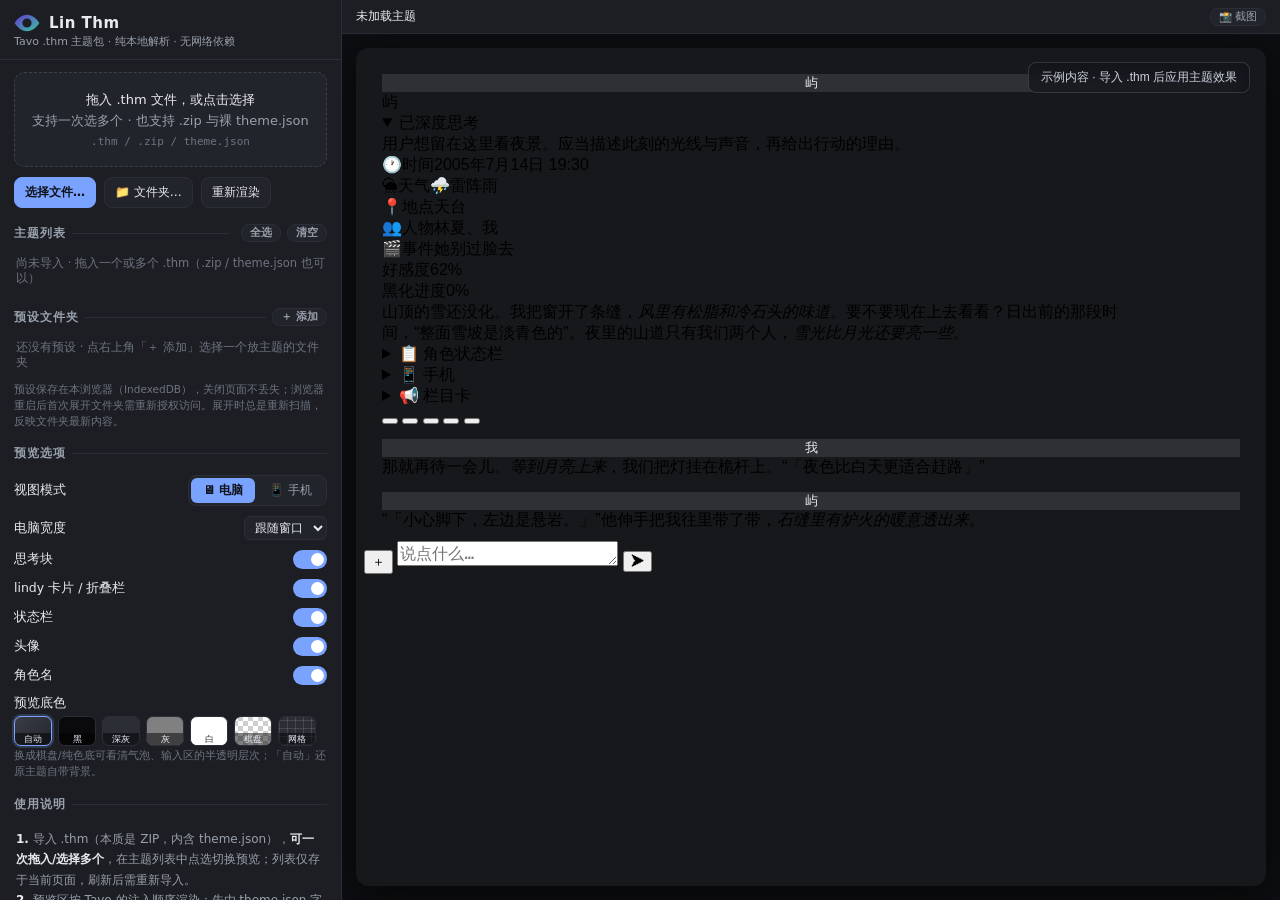
==== commit 5dd435e1: "Update embedded Lin Thm (bug fixes + new features); add /thmdist /thmfonts asset routes" ====
--- a/modules/lin-thm/Lin Thm.html
+++ b/modules/lin-thm/Lin Thm.html
@@ -676,7 +676,7 @@
       if (/^font\//.test(mime)){
         const url = URL.createObjectURL(new Blob([data], { type: mime }));
         assetMap.set(normPath(e.name), url);
-        fontBlobs.push({ url, u8: data, mime });
+        fontBlobs.push({ url, u8: data, mime, name: e.name });
       } else {
         const url = toDataURL(data, mime);
         assetMap.set(normPath(e.name), url);
@@ -737,6 +737,7 @@
     theme,
     customCss: proc.css,
     bgImageUrl: proc.bgImgUrl,
+    fonts: (proc.fontBlobs || []).map(f => ({ url: f.url, name: f.name || '' })),
     ui: currentUi(),
     backdrop: currentBackdrop()
   };
@@ -1457,57 +1458,34 @@
 <html lang="zh-CN">
 <head>
 <meta charset="UTF-8">
+<link rel="stylesheet" href="/thmdist/css/bundle.min.css">
 <style>
-*{margin:0;padding:0;box-sizing:border-box}
+/* 预览专用薄层：真机基础布局全部来自 /thmdist/css/bundle.min.css（勿在此重复定义 tav-* 基础规则） */
 html,body{height:100%}
-body{font-family:-apple-system,'PingFang SC','Microsoft YaHei',sans-serif}
-.tav-chat-container{display:flex;flex-direction:column;height:100vh;width:100%;max-width:100%;overflow-x:hidden;position:relative;isolation:isolate;overflow:hidden}
-.tav-items{position:relative;z-index:2;flex:1;overflow-y:auto;padding:26px 18px 10px;display:flex;flex-direction:column;gap:12px}
-.tav-message{margin:4px 0}
-.tav-user-message{display:flex;justify-content:flex-end}
-.tav-character-message{display:flex;flex-direction:column}
+body{font-family:-apple-system,'PingFang SC','Microsoft YaHei','LXGW WenKai',sans-serif}
+.tav-chat-container{position:relative;isolation:isolate}
+.tav-items{position:relative;z-index:2;padding:18px 18px 10px;display:flex;flex-direction:column;gap:14px}
 .tav-bubble-wrapper{max-width:86%}
-.tav-user-bubble-wrapper{margin-left:auto}
-.tavo-speaker-name{margin:0 4px 5px}
-.tav-bubble{padding:10px 14px}
-.tav-items::-webkit-scrollbar{width:6px}
-.tav-items::-webkit-scrollbar-thumb{background:rgba(128,128,128,.35);border-radius:3px}
-.tav-items::-webkit-scrollbar-track{background:transparent}
-.tav-bubble-content-body{font-size:16px;line-height:1.75}
-.tav-message-reasoning{margin:0 0 8px;padding:8px 10px;border-radius:8px}
-.tav-message-reasoning summary{cursor:pointer;list-style:none}
-.tav-message-reasoning summary::-webkit-details-marker{display:none}
-.tav-message-reasoning-body{margin-top:6px;line-height:1.6}
-.tav-action-bar{display:flex;gap:6px;margin:6px 2px 0;align-items:center;max-width:100%}
-.tav-action-bar-button-group{display:flex;align-items:center;gap:6px}
-.tav-action-bar-button{width:26px;height:22px;background:none;border:none;cursor:pointer;font-size:13px;line-height:22px;text-align:center;padding:0}
-.tav-composer{position:relative;z-index:3;padding-bottom:14px}
-.tav-chat-composer-shell{display:flex;align-items:center;gap:8px;padding:8px 10px;
-  --tav-chat-composer-shell-background:rgba(202,204,209,.4);
-  --tav-chat-composer-backdrop-blur:16px;
-  --tav-chat-composer-radius:7px;
-  --tav-chat-composer-text-color:#fff;
-  --tav-chat-composer-placeholder-color:rgba(255,255,255,.5);
-  --tav-chat-composer-action-color:#fff;
-  background:var(--tav-chat-composer-shell-background);
-  -webkit-backdrop-filter:blur(var(--tav-chat-composer-backdrop-blur));
-  backdrop-filter:blur(var(--tav-chat-composer-backdrop-blur));
-  border-radius:var(--tav-chat-composer-radius);
-  color:var(--tav-chat-composer-text-color);
-}
-.tav-chat-composer-input{flex:1;border:none;outline:none;resize:none;background:transparent;color:inherit;font:inherit;font-size:16px;line-height:1.5}
-.tav-chat-composer-input::placeholder{color:var(--tav-chat-composer-placeholder-color)}
-.tav-composer-leading-button,.tav-composer-trailing-button{cursor:pointer;background:none;border:none;color:var(--tav-chat-composer-action-color);font-size:16px;padding:2px 4px}
-.pv-status-bar{position:relative;z-index:3;display:flex;align-items:center;justify-content:center;gap:10px;padding:6px 12px;margin:10px 18px 0;border-radius:9px;font-size:13px}
-.pv-msg-row{display:flex;gap:9px;align-items:flex-start}
-.pv-avatar{flex:0 0 auto;width:44px;height:44px;border-radius:12px;display:flex;align-items:center;justify-content:center;font-size:13px;background:rgba(255,255,255,.10);color:#e8ecf2;overflow:visible;margin-top:16px}
-.pv-avatar img{width:100%;height:100%;object-fit:cover;display:block}
+
+.pv-avatar-initial{width:100%;height:100%;display:flex;align-items:center;justify-content:center;background:rgba(255,255,255,.10);color:#e8ecf2;font-size:13px}
 .pv-bg-layer{position:absolute;inset:0;z-index:0;background-size:cover;background-position:center;pointer-events:none}
 body[data-thinking="off"] .tav-message-reasoning{display:none}
 body[data-lindy="off"] .lsb-panel,body[data-lindy="off"] .lp-fold{display:none}
-body[data-statusbar="off"] .pv-status-bar{display:none}
-body[data-avatar="off"] .pv-avatar{display:none}
+
+body[data-avatar="off"] .tav-avatar{display:none}
 body[data-speaker="off"] .tavo-speaker-name{display:none}
+</style>
+<style id="tav-builtin-fonts">
+/* 内置字体包：主题声明这些族名时即使包内没有字体文件也能渲染 */
+@font-face{font-family:'LXGW WenKai';src:url('/thmfonts/lxgwwenkai.woff2') format('woff2');font-weight:400 700;font-display:swap}
+@font-face{font-family:'LXGW WenKai Medium';src:url('/thmfonts/lxgwwenkai.woff2') format('woff2');font-display:swap}
+@font-face{font-family:'霞鹜文楷';src:url('/thmfonts/lxgwwenkai.woff2') format('woff2');font-display:swap}
+@font-face{font-family:'霞鹜文楷 Medium';src:url('/thmfonts/lxgwwenkai.woff2') format('woff2');font-display:swap}
+@font-face{font-family:'LXGWWenKai';src:url('/thmfonts/lxgwwenkai.woff2') format('woff2');font-weight:400 700;font-display:swap}
+@font-face{font-family:'Ma Shan Zheng';src:url('/thmfonts/mashanzheng.ttf') format('truetype');font-display:swap}
+@font-face{font-family:'MaShanZheng';src:url('/thmfonts/mashanzheng.ttf') format('truetype');font-display:swap}
+@font-face{font-family:'马善政';src:url('/thmfonts/mashanzheng.ttf') format('truetype');font-display:swap}
+@font-face{font-family:'马善政毛笔楷书';src:url('/thmfonts/mashanzheng.ttf') format('truetype');font-display:swap}
 </style>
 <style id="tav-dynamic-style"></style>
 <style id="tav-custom-style"></style>
@@ -1515,81 +1493,60 @@
 </head>
 <body>
 <div class="tav-chat-container">
-  <div class="pv-status-bar" id="pv-status-bar"><span>◆</span><span>雪夜 · 心绪 平静 · 23:47</span></div>
   <div class="tav-items">
 
-    <div class="tav-message tav-user-message tav-message-right">
-      <div class="pv-msg-row">
-        <div class="tav-bubble-wrapper tav-user-bubble-wrapper">
-          <div class="tav-bubble tav-user-bubble tavo-bubble tavo-user-bubble">
-            <div class="tav-bubble-content tav-user-bubble-content tavo-bubble-content tavo-user-bubble-content">
-              <div class="tav-bubble-content-body tavo-bubble-content-body pv-user-body">
-                <div class="lp-body">那就再待一会儿。<em>等到月亮上来</em>，我们把灯挂在桅杆上。<q>「夜色比白天更适合赶路」</q></div>
+    <div class="tav-message tav-character-message tav-message-left">
+      <div class="tav-avatar tav-character-avatar tavo-avatar tavo-character-avatar"><span class="pv-avatar-initial">屿</span></div>
+      <div class="tav-bubble-wrapper tav-character-bubble-wrapper">
+        <div class="tav-speaker-name tavo-speaker-name">屿</div>
+        <div class="tav-bubble tav-character-bubble tavo-bubble tavo-character-bubble">
+          <div class="tav-bubble-content tav-character-bubble-content tavo-bubble-content tavo-character-bubble-content">
+            <div class="tav-bubble-content-body tavo-bubble-content-body pv-char-body">
+              <details class="tav-message-reasoning tavo-message-reasoning" open>
+                <summary>已深度思考</summary>
+                <div class="tav-message-reasoning-body">用户想留在这里看夜景。应当描述此刻的光线与声音，再给出行动的理由。</div>
+              </details>
+              <div class="tav-message-content tavo-message-content">
+                <div id="pv-lindy"></div>
+                <div class="lp-body">山顶的雪还没化。我把窗开了条缝，<em>风里有松脂和冷石头的味道</em>。要不要现在上去看看？日出前的那段时间，<q>整面雪坡是淡青色的</q>。夜里的山道只有我们两个人，<em>雪光比月光还要亮一些</em>。</div>
+                <div id="pv-fold"></div>
               </div>
             </div>
           </div>
         </div>
-        <div class="pv-avatar pv-user-avatar tavo-user-avatar tavo-avatar">我</div>
+        <div class="tav-action-bar">
+          <div class="tav-action-bar-button-group tavo-action-bar-button-group">
+            <button class="tav-action-bar-button tav-action-bar-button-regenerate tavo-action-bar-button" title="重新生成"></button>
+            <button class="tav-action-bar-button tav-action-bar-button-continue tavo-action-bar-button" title="继续"></button>
+            <button class="tav-action-bar-button tav-action-bar-button-inspire tavo-action-bar-button" title="灵感"></button>
+            <button class="tav-action-bar-button tav-action-bar-button-tts tavo-action-bar-button" title="朗读"></button>
+            <button class="tav-action-bar-button tav-action-bar-button-copy tavo-action-bar-button" title="复制"></button>
+          </div>
+        </div>
       </div>
     </div>
 
-    <div class="tav-message tav-character-message tav-message-left">
-      <div class="pv-msg-row">
-        <div class="pv-avatar pv-char-avatar tavo-character-avatar tavo-avatar">屿</div>
-        <div class="tav-bubble-wrapper tav-character-bubble-wrapper">
-          <div class="tav-speaker-name tavo-speaker-name">屿</div>
-          <div class="tav-bubble tav-character-bubble tavo-bubble tavo-character-bubble">
-            <div class="tav-bubble-content tav-character-bubble-content tavo-bubble-content tavo-character-bubble-content">
-              <div class="tav-bubble-content-body tavo-bubble-content-body pv-char-body">
-                <details class="tav-message-reasoning tavo-message-reasoning" open>
-                  <summary>已深度思考</summary>
-                  <div class="tav-message-reasoning-body">用户想留在这里看夜景。应当描述此刻的光线与声音，再给出行动的理由。</div>
-                </details>
-                <div class="tav-message-content tavo-message-content">
-                  <div class="lp-body">山顶的雪还没化。我把窗开了条缝，<em>风里有松脂和冷石头的味道</em>。要不要现在上去看看？日出前的那段时间，<q>整面雪坡是淡青色的</q>。夜里的山道只有我们两个人，<em>雪光比月光还要亮一些</em>。</div>
-                  <div id="pv-lindy"></div>
-                </div>
-              </div>
+    <div class="tav-message tav-user-message tav-message-right">
+      <div class="tav-avatar tav-user-avatar tavo-avatar tavo-user-avatar"><span class="pv-avatar-initial">我</span></div>
+      <div class="tav-bubble-wrapper tav-user-bubble-wrapper">
+        <div class="tav-bubble tav-user-bubble tavo-bubble tavo-user-bubble">
+          <div class="tav-bubble-content tav-user-bubble-content tavo-bubble-content tavo-user-bubble-content">
+            <div class="tav-bubble-content-body tavo-bubble-content-body pv-user-body">
+              <div class="lp-body">那就再待一会儿。<em>等到月亮上来</em>，我们把灯挂在桅杆上。<q>「夜色比白天更适合赶路」</q></div>
             </div>
           </div>
         </div>
       </div>
-      <div class="tav-action-bar">
-        <div class="tav-action-bar-button-group tavo-action-bar-button-group">
-          <button class="tav-action-bar-button tav-action-bar-button-regenerate tavo-action-bar-button" title="重新生成"></button>
-          <button class="tav-action-bar-button tav-action-bar-button-continue tavo-action-bar-button" title="继续"></button>
-          <button class="tav-action-bar-button tav-action-bar-button-inspire tavo-action-bar-button" title="灵感"></button>
-          <button class="tav-action-bar-button tav-action-bar-button-tts tavo-action-bar-button" title="朗读"></button>
-          <button class="tav-action-bar-button tav-action-bar-button-copy tavo-action-bar-button" title="复制"></button>
-        </div>
-      </div>
     </div>
 
-    <div class="tav-message tav-user-message tav-message-right">
-      <div class="pv-msg-row">
-        <div class="tav-bubble-wrapper tav-user-bubble-wrapper">
-          <div class="tav-bubble tav-user-bubble tavo-bubble tavo-user-bubble">
-            <div class="tav-bubble-content tav-user-bubble-content tavo-bubble-content tavo-user-bubble-content">
-              <div class="tav-bubble-content-body tavo-bubble-content-body pv-user-body2">
-                <div class="lp-body">好，<em>带路吧</em>。你走前面，我看着灯。</div>
-              </div>
-            </div>
-          </div>
-        </div>
-        <div class="pv-avatar pv-user-avatar tavo-user-avatar tavo-avatar">我</div>
-      </div>
-    </div>
-
-    <div class="tav-message tav-character-message tav-message-left">
-      <div class="pv-msg-row">
-        <div class="pv-avatar pv-char-avatar tavo-character-avatar tavo-avatar">屿</div>
-        <div class="tav-bubble-wrapper tav-character-bubble-wrapper">
-          <div class="tav-bubble tav-character-bubble tavo-bubble tavo-character-bubble">
-            <div class="tav-bubble-content tav-character-bubble-content tavo-bubble-content tavo-character-bubble-content">
-              <div class="tav-bubble-content-body tavo-bubble-content-body pv-char-body2">
-                <div class="tav-message-content tavo-message-content">
-                  <div class="lp-body"><q>「小心脚下，左边是悬岩。」</q>他伸手把我往里带了带，<em>石缝里有炉火的暖意透出来</em>。</div>
-                </div>
+    <div class="tav-message tav-character-message">
+      <div class="tav-avatar tav-character-avatar tavo-avatar tavo-character-avatar"><span class="pv-avatar-initial">屿</span></div>
+      <div class="tav-bubble-wrapper tav-character-bubble-wrapper">
+        <div class="tav-bubble tav-character-bubble tavo-bubble tavo-character-bubble">
+          <div class="tav-bubble-content tav-character-bubble-content tavo-bubble-content tavo-character-bubble-content">
+            <div class="tav-bubble-content-body tavo-bubble-content-body pv-char-body2">
+              <div class="tav-message-content tavo-message-content">
+                <div class="lp-body"><q>「小心脚下，左边是悬岩。」</q>他伸手把我往里带了带，<em>石缝里有炉火的暖意透出来</em>。</div>
               </div>
             </div>
           </div>
@@ -1599,12 +1556,16 @@
 
   </div>
 
-  <section class="tav-chat-composer tav-composer tavo-composer">
-    <div class="tav-chat-composer-shell tav-composer-shell tavo-composer-shell">
+  <section class="tav-chat-composer tav-composer tavo-composer" data-tav-role="composer-root">
+    <div class="tav-chat-composer-attachments" data-tav-role="attachments" hidden></div>
+    <div class="tav-chat-composer-group-repliers" data-tav-role="group-repliers" hidden></div>
+    <div class="tav-chat-composer-shell tav-composer-shell tavo-composer-shell" data-tav-role="shell">
       <button type="button" class="tav-composer-leading-button" data-tav-role="plus"><span class="tav-composer-add-icon tavo-composer-add-icon" data-tav-role="plus-icon">＋</span></button>
-      <textarea class="tav-chat-composer-input tav-composer-input tavo-composer-input" rows="1" id="composer-input" placeholder="说点什么…"></textarea>
+      <textarea class="tav-chat-composer-input tav-composer-input tavo-composer-input" data-tav-role="input" rows="1" id="composer-input" placeholder="说点什么…"></textarea>
       <button type="button" class="tav-composer-trailing-button" data-tav-role="trailing"><span class="tav-composer-send-icon tavo-composer-send-icon" data-tav-role="trailing-icon">➤</span></button>
     </div>
+    <div class="tav-chat-composer-shortcuts" data-tav-role="shortcut-bar" hidden></div>
+    <div class="tav-chat-asr-overlay" data-tav-role="asr-overlay" hidden></div>
   </section>
 </div>
 <script>
@@ -1652,6 +1613,7 @@
     + '--tav-chat-composer-shell-background:' + (cssVal(co.color) || 'rgba(202,204,209,.4)') + ';'
     + '--tav-chat-composer-backdrop-blur:' + (co.blur != null ? co.blur : 16) + 'px;'
     + '--tav-chat-composer-radius:' + (co.radius != null ? co.radius : 7) + 'px;'
+    + '--tav-chat-composer-padding-inline:14px;--tav-chat-composer-padding-block:8px;--tav-chat-composer-padding-bottom:8px;--tav-chat-bottom-occlusion:0px;'
     + '--tav-chat-composer-text-color:' + (cssVal(co.fontColor) || '#fff') + ';'
     + '--tav-chat-composer-placeholder-color:' + (cssVal(co.placeholderColor) || 'rgba(255,255,255,.5)') + ';'
     + '--tav-chat-composer-action-color:' + (cssVal(co.sendColor) || '#fff') + ';}');
@@ -1694,15 +1656,6 @@
     put(s + '}');
   }
 
-  // 状态栏
-  if (T.status_bar){
-    var s2 = '#pv-status-bar{';
-    var c2 = cssVal(sb.backgroundColor); if (c2) s2 += 'background:' + c2 + ';';
-    c2 = cssVal(sb.color); if (c2) s2 += 'color:' + c2 + ';';
-    if (sb.fontSize != null) s2 += 'font-size:' + sb.fontSize + 'px;';
-    if (sb.fontWeight != null) s2 += 'font-weight:' + sb.fontWeight + ';';
-    put(s2 + '}');
-  }
 
   // 名字显示 / 头像圆角
   if (cav.name === false) put('.tavo-speaker-name{display:none}');
@@ -1713,6 +1666,57 @@
 
   /* ---- custom_css（对应 #tav-custom-style，位于动态样式之后）---- */
   $('tav-custom-style').textContent = P.customCss || '';
+
+  /* ---- 字体兜底：把主题声明的字体族名注册到包内字体文件。
+     主题 fontFamily 里的族名若没有对应 @font-face（也非系统字体）就会整串失效，
+     这里把每个包内字体注册为声明的每一个族名，保证首个族名就能命中。 ---- */
+  try {
+    var fams = [];
+    function thmPushFam(f){
+      if (!f) return;
+      String(f).split(',').forEach(function(x){
+        var n = x.trim().replace(/^['"]+|['"]+$/g, '');
+        if (n && fams.indexOf(n) < 0) fams.push(n);
+      });
+    }
+    function thmWalkFonts(o){
+      if (!o) return;
+      ['textStyle', 'toneTextStyle', 'quoteTextStyle'].forEach(function(k){
+        if (o[k]) thmPushFam(o[k].fontFamily);
+      });
+    }
+    thmWalkFonts(T.character_bubble_font);
+    thmWalkFonts(T.user_bubble_font);
+    if (T.thinking && T.thinking.fontFamily) thmPushFam(T.thinking.fontFamily);
+    if (T.status_bar && T.status_bar.fontFamily) thmPushFam(T.status_bar.fontFamily);
+    var thmCss = P.customCss || '';
+    var thmRe = /font-family\s*:\s*([^;}]+)/gi, thmM;
+    while ((thmM = thmRe.exec(thmCss))) thmPushFam(thmM[1]);
+    var declared = {};
+    var thmRf = /@font-face\s*\{[^}]*font-family\s*:\s*([^;}]+)/gi, thmRm;
+    while ((thmRm = thmRf.exec(thmCss))){
+      String(thmRm[1]).split(',').forEach(function(x){
+        var n = x.trim().replace(/^['"]+|['"]+$/g, '');
+        if (n) declared[n.toLowerCase()] = 1;
+      });
+    }
+    var thmFonts = P.fonts || [];
+    thmFonts.forEach(function(f, i){
+      try {
+        var face = new FontFace('THMAsset' + i, 'url(' + f.url + ')');
+        document.fonts.add(face); face.load();
+      } catch (e) {}
+    });
+    fams.forEach(function(fam){
+      if (declared[fam.toLowerCase()]) return;
+      thmFonts.forEach(function(f, i){
+        try {
+          var face = new FontFace(fam, 'url(' + f.url + ')');
+          document.fonts.add(face); face.load();
+        } catch (e) {}
+      });
+    });
+  } catch (e) {}
 
   /* ---- 预览底色：黑/灰/白/棋盘/网格，用来检查半透明效果 ----
      注入在 custom_css 之后，同特异性下靠后 + !important 覆盖主题背景 */
@@ -1746,16 +1750,25 @@
     ct.insertBefore(layer, ct.firstChild);
   }
 
-  /* ---- lindy 卡片样例 ---- */
+  /* ---- lindy 样例：与 Lindy 测试正则组的真实 DOM 一致 ----
+     顺序 = 状态栏（lsb-panel：条目+数值条，正文上方）→ 正文 → 折叠栏（角色状态栏/手机/栏目卡，正文下方） */
   $('pv-lindy').innerHTML =
     '<div class="lsb-panel">'
-    + '<div class="lsb-item"><span class="lsb-item-icon">◈</span><span class="lsb-item-label">山径</span><span class="lsb-item-value">北坡</span></div>'
-    + '<div class="lsb-row"><span class="lsb-lbl">风</span><span class="lsb-track"><span class="lsb-fill" style="--lsb-pct:72%"></span></span></div>'
-    + '<div class="lsb-row"><span class="lsb-lbl">月相</span><span class="lsb-track"><span class="lsb-fill" style="--lsb-pct:12%"></span></span></div>'
-    + '<div class="lsb-row"><span class="lsb-lbl">能见度</span><span class="lsb-track"><span class="lsb-fill" style="--lsb-pct:88%"></span></span></div>'
-    + '</div>'
-    + '<details class="lp-fold" open><summary class="lp-fold-head">▸ 观察手记</summary>'
-    + '<div class="lp-fold-body">折叠栏正文：这一段用来检验折叠区文字与底色的对比度，长句会在容器内自动换行。</div></details>';
+    + '<div class="lsb-item"><span class="lsb-item-icon">🕐</span><span class="lsb-item-label">时间</span><span class="lsb-item-value">2005年7月14日 19:30</span></div>'
+    + '<div class="lsb-item"><span class="lsb-item-icon">🌦</span><span class="lsb-item-label">天气</span><span class="lsb-item-value">⛈️雷阵雨</span></div>'
+    + '<div class="lsb-item"><span class="lsb-item-icon">📍</span><span class="lsb-item-label">地点</span><span class="lsb-item-value">天台</span></div>'
+    + '<div class="lsb-item"><span class="lsb-item-icon">👥</span><span class="lsb-item-label">人物</span><span class="lsb-item-value">林夏、我</span></div>'
+    + '<div class="lsb-item"><span class="lsb-item-icon">🎬</span><span class="lsb-item-label">事件</span><span class="lsb-item-value">她别过脸去</span></div>'
+    + '<div class="lsb-row"><span class="lsb-lbl">好感度</span><span class="lsb-track"><span class="lsb-fill" style="--lsb-pct:62%"></span></span><span class="lsb-val">62%</span></div>'
+    + '<div class="lsb-row"><span class="lsb-lbl">黑化进度</span><span class="lsb-track"><span class="lsb-fill" style="--lsb-pct:0%"></span></span><span class="lsb-val">0%</span></div>'
+    + '</div>';
+  $('pv-fold').innerHTML =
+    '<details class="lp-fold" data-kind="fields"><summary class="lp-fold-head">📋 角色状态栏</summary>'
+    + '<div class="lp-fold-body">✦ 新字段：示例值（检验折叠区文字与底色的对比度，长句自动换行）</div></details>'
+    + '<details class="lp-fold" data-kind="sections"><summary class="lp-fold-head">📱 手机</summary>'
+    + '<div class="lp-fold-body">✦ 新小节<br>第一行<br>第二行</div></details>'
+    + '<details class="lp-fold" data-kind="board"><summary class="lp-fold-head">📢 栏目卡</summary>'
+    + '<div class="lp-fold-body"><b>【板块】示例标题</b><br>正文一行</div></details>';
 
   /* ---- 开关 ---- */
   function applyUi(ui){
@@ -1763,7 +1776,7 @@
     var b = document.body;
     b.dataset.thinking = ui.thinking === false ? 'off' : 'on';
     b.dataset.lindy = ui.lindy === false ? 'off' : 'on';
-    b.dataset.statusbar = ui.statusbar === false ? 'off' : 'on';
+
     b.dataset.avatar = ui.avatar === false ? 'off' : 'on';
     b.dataset.speaker = ui.speaker === false ? 'off' : 'on';
   }
